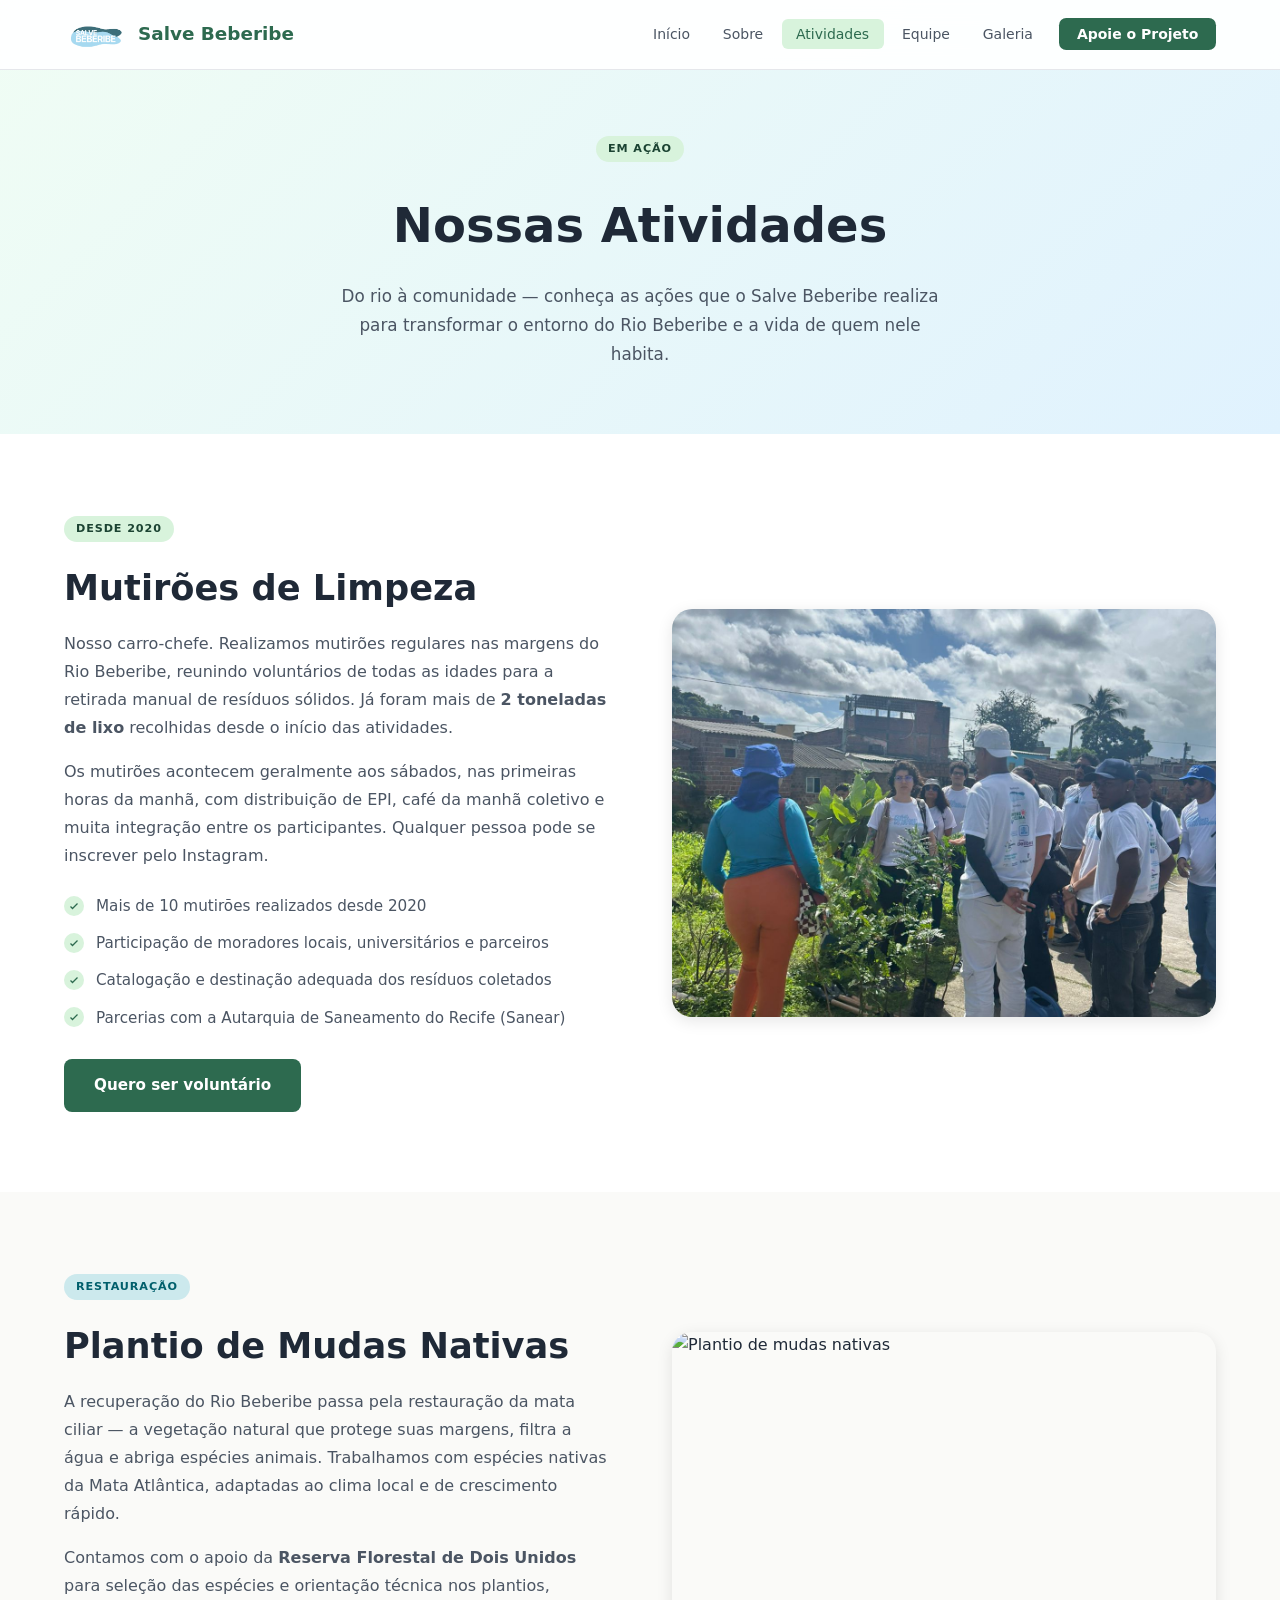
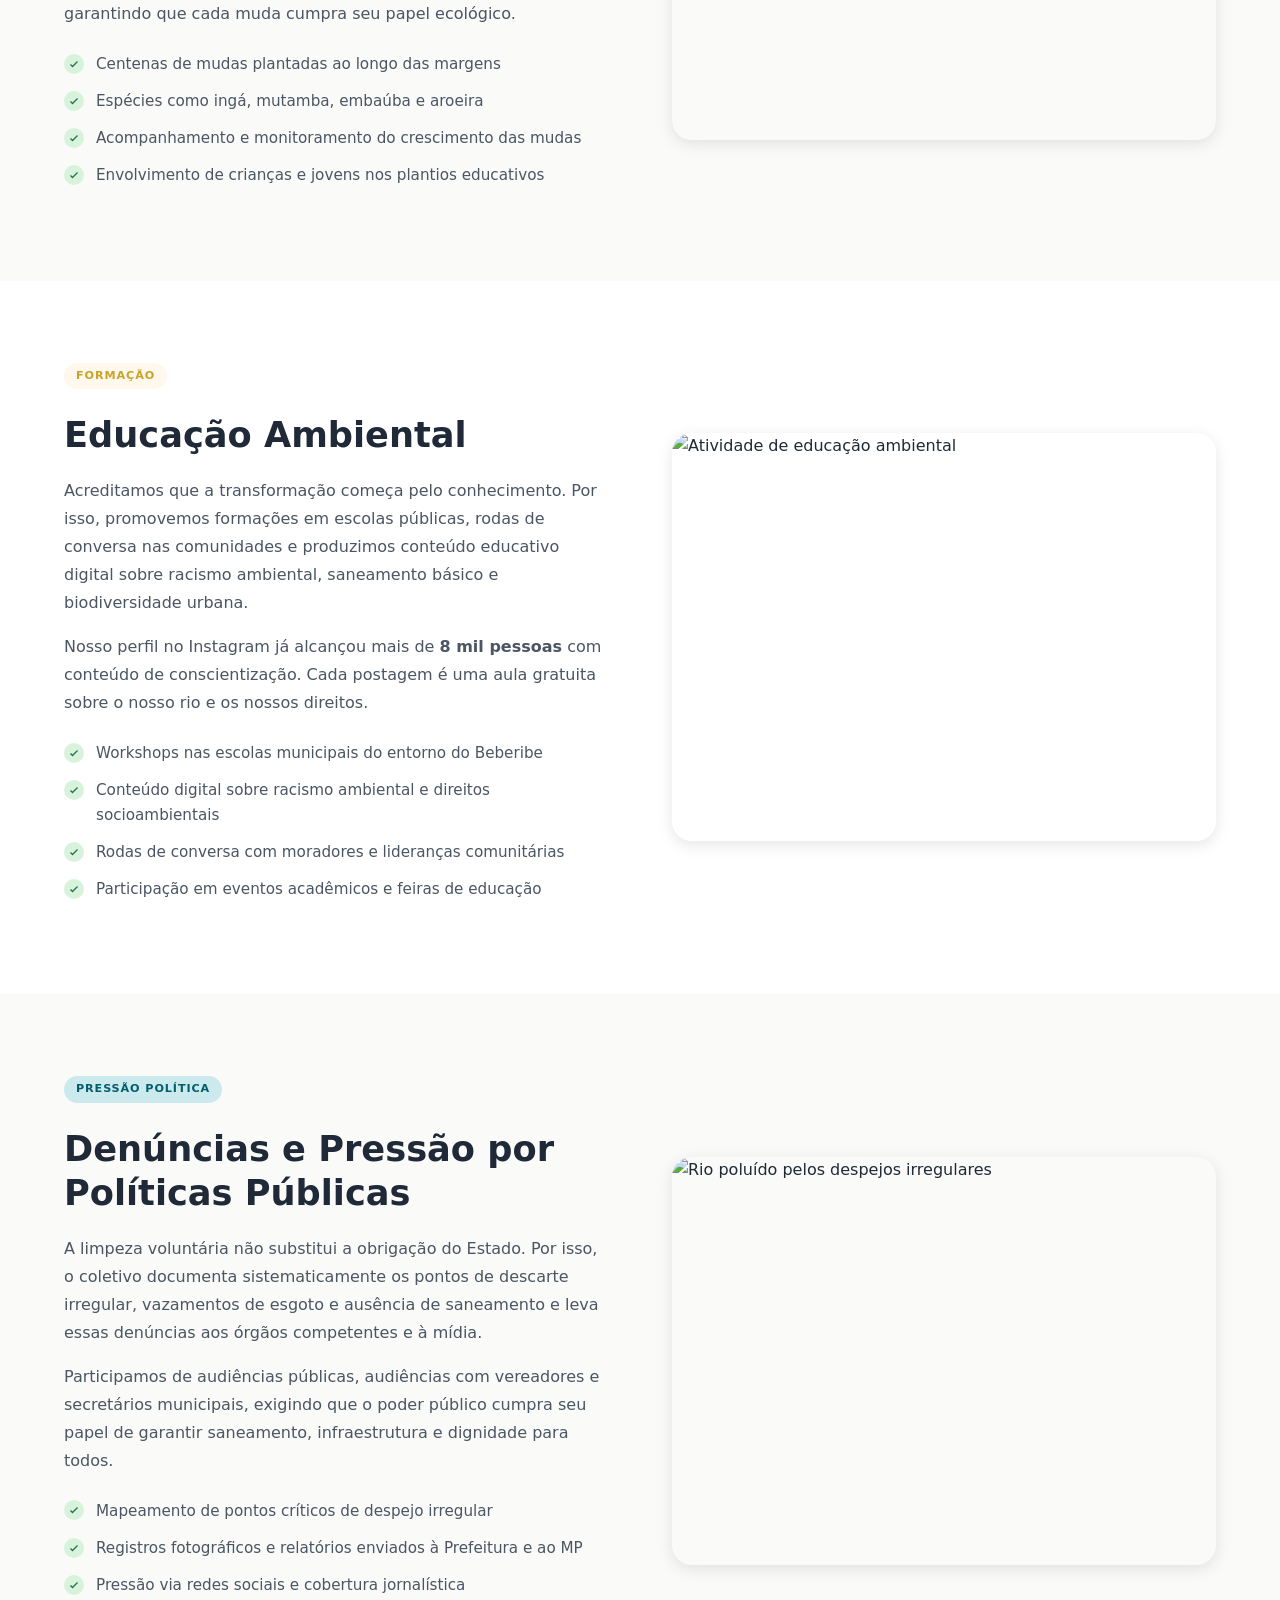
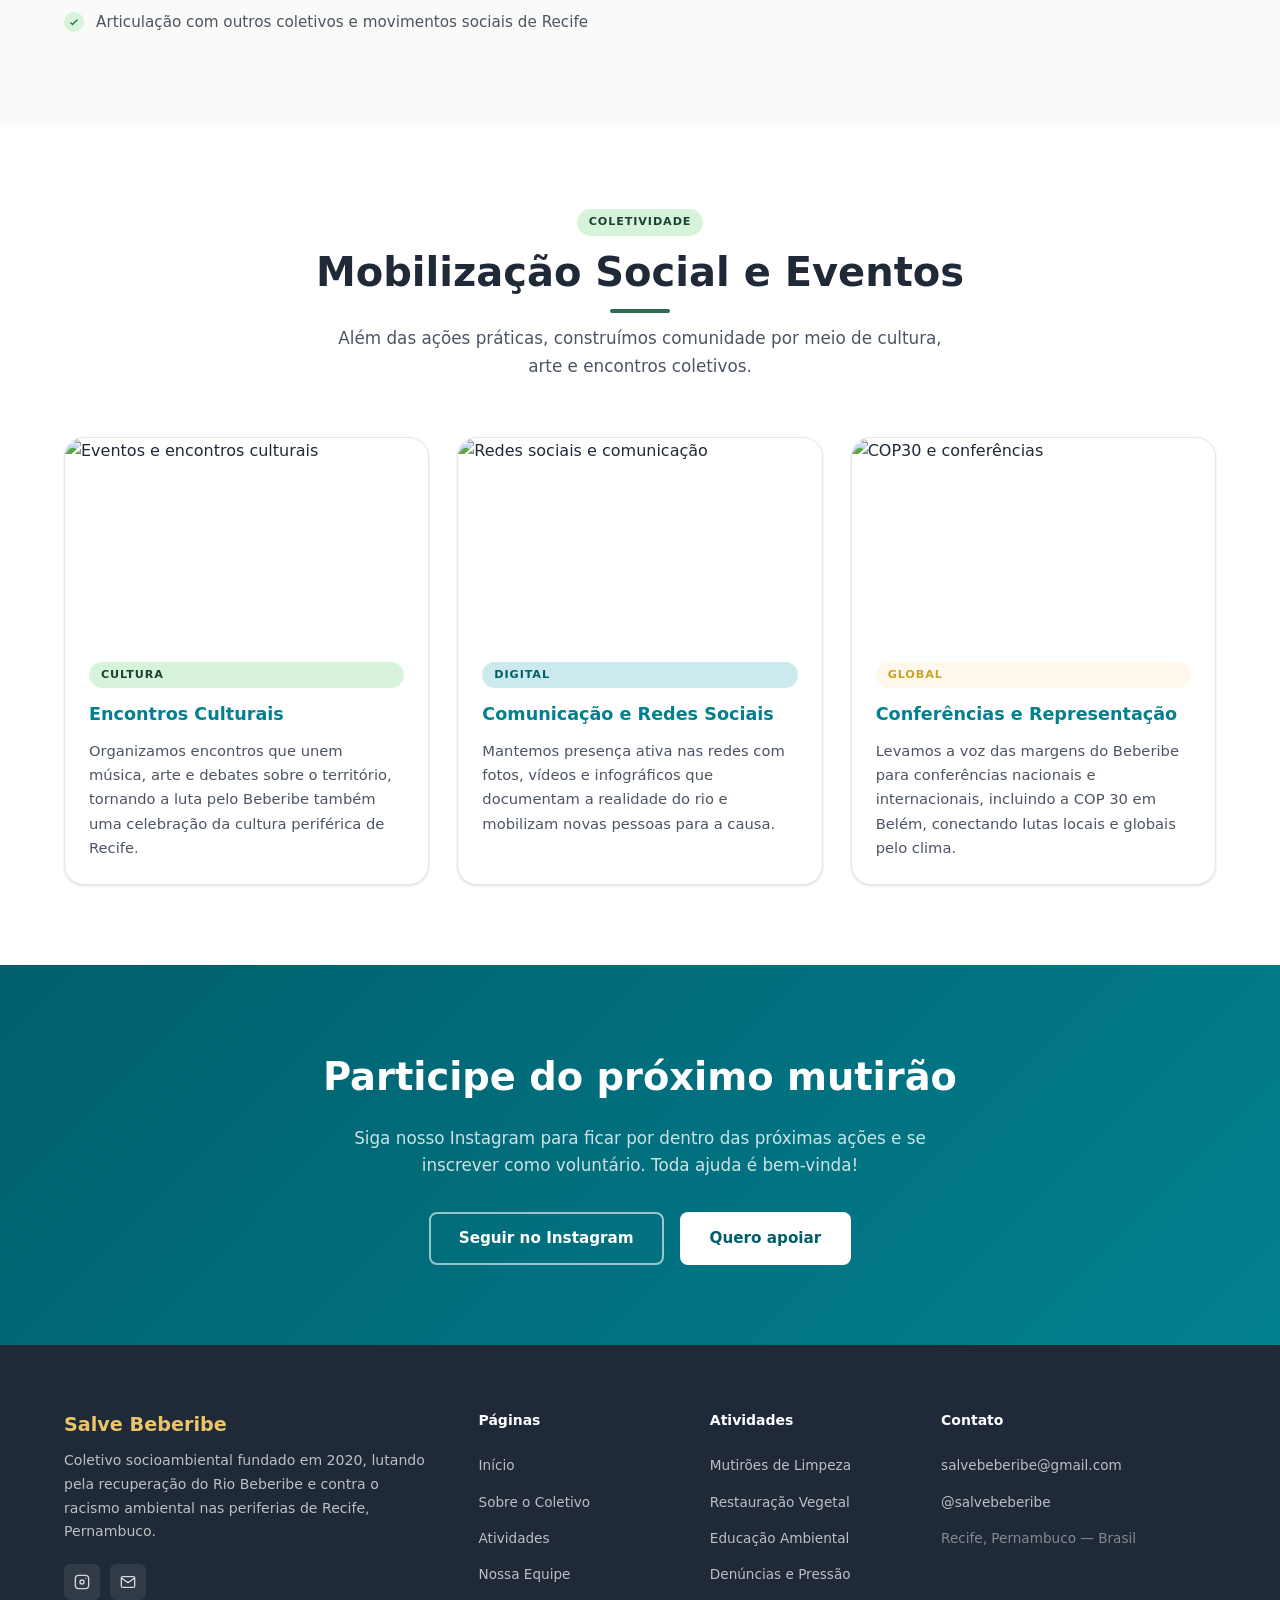
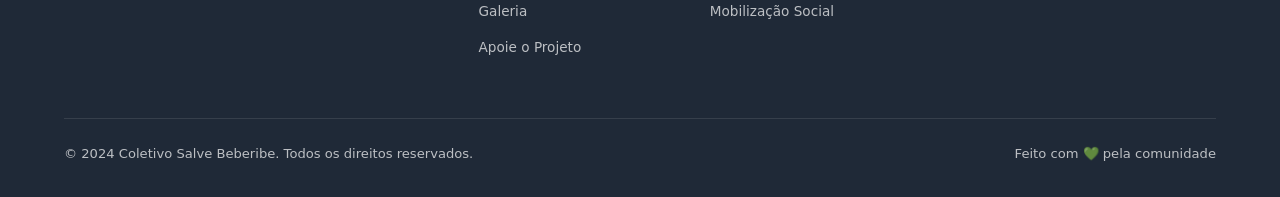
==== atividades.html @ d344befb "Cria a página "Atividades" com informações sobre mutirões, plantio e educação ambiental; adiciona im" ====
<!DOCTYPE html>
<html lang="pt-BR">
<head>
    <meta charset="UTF-8">
    <meta name="viewport" content="width=device-width, initial-scale=1.0">
    <meta name="description" content="Atividades do Coletivo Salve Beberibe: mutirões de limpeza, plantio de mudas, educação ambiental e muito mais.">
    <title>Atividades | Salve Beberibe</title>
    <link rel="stylesheet" href="css/styles.css">
</head>
<body>

<!-- ───────────── NAVBAR ───────────── -->
<nav class="navbar" role="navigation" aria-label="Navegação principal">
    <div class="container navbar-inner">
        <a href="index.html" class="navbar-logo" aria-label="Salve Beberibe — Início">
            <img src="images/Logo-Salve-Beberibe.png" alt="Logo Salve Beberibe" onerror="this.style.display='none'">
            Salve Beberibe
        </a>
        <ul class="navbar-links" role="list">
            <li><a href="index.html">Início</a></li>
            <li><a href="sobre.html">Sobre</a></li>
            <li><a href="atividades.html" class="active">Atividades</a></li>
            <li><a href="equipe.html">Equipe</a></li>
            <li><a href="galeria.html">Galeria</a></li>
            <li><a href="apoie.html" class="btn-cta">Apoie o Projeto</a></li>
        </ul>
        <button class="hamburger" id="hamburger" aria-label="Abrir menu" aria-expanded="false">
            <span></span><span></span><span></span>
        </button>
    </div>
</nav>

<div id="mobile-menu" class="mobile-menu">
    <a href="index.html">Início</a>
    <a href="sobre.html">Sobre</a>
    <a href="atividades.html">Atividades</a>
    <a href="equipe.html">Equipe</a>
    <a href="galeria.html">Galeria</a>
    <a href="apoie.html" class="btn-cta-mobile">Apoie o Projeto</a>
</div>

<!-- ───────────── PAGE HERO ───────────── -->
<section style="padding: calc(var(--nav-h) + 4rem) 0 4rem; background: linear-gradient(135deg, #f0fdf4 0%, #e0f2fe 100%); text-align: center;">
    <div class="container">
        <span class="badge badge-green">Em ação</span>
        <h1 style="font-size:clamp(2rem,5vw,3rem); font-weight:900; margin:.75rem 0 1rem; color:var(--gray-800)">Nossas Atividades</h1>
        <p style="max-width:620px; margin:0 auto; color:var(--gray-600); font-size:1.05rem; line-height:1.75">
            Do rio à comunidade — conheça as ações que o Salve Beberibe realiza para
            transformar o entorno do Rio Beberibe e a vida de quem nele habita.
        </p>
    </div>
</section>

<!-- ───────────── MUTIRÕES ───────────── -->
<section id="limpeza" style="padding:5rem 0; background:#fff;">
    <div class="container">
        <div class="about-home-grid">
            <div class="reveal">
                <span class="badge badge-green">Desde 2020</span>
                <h2 style="font-size:clamp(1.6rem,3.5vw,2.2rem); font-weight:800; margin:.75rem 0 1.25rem; line-height:1.25">Mutirões de Limpeza</h2>
                <p style="color:var(--gray-600); line-height:1.75; margin-bottom:1rem">
                    Nosso carro-chefe. Realizamos mutirões regulares nas margens do Rio Beberibe,
                    reunindo voluntários de todas as idades para a retirada manual de resíduos sólidos.
                    Já foram mais de <strong>2 toneladas de lixo</strong> recolhidas desde o início das atividades.
                </p>
                <p style="color:var(--gray-600); line-height:1.75; margin-bottom:1rem">
                    Os mutirões acontecem geralmente aos sábados, nas primeiras horas da manhã,
                    com distribuição de EPI, café da manhã coletivo e muita integração entre
                    os participantes. Qualquer pessoa pode se inscrever pelo Instagram.
                </p>
                <ul class="check-list">
                    <li>Mais de 10 mutirões realizados desde 2020</li>
                    <li>Participação de moradores locais, universitários e parceiros</li>
                    <li>Catalogação e destinação adequada dos resíduos coletados</li>
                    <li>Parcerias com a Autarquia de Saneamento do Recife (Sanear)</li>
                </ul>
                <div style="margin-top:1.75rem">
                    <a href="apoie.html" class="btn btn-primary">Quero ser voluntário</a>
                </div>
            </div>
            <div class="about-home-img reveal">
                <img src="images/Multirao-2.jpeg" alt="Voluntários em mutirão de limpeza">
            </div>
        </div>
    </div>
</section>

<!-- ───────────── PLANTIO ───────────── -->
<section id="plantio" style="padding:5rem 0; background:var(--cream);">
    <div class="container">
        <div class="about-home-grid" style="direction:rtl">
            <div class="about-home-img reveal" style="direction:ltr">
                <img src="https://images.unsplash.com/photo-1542601906897-ecd87f2acf3b?w=700&q=80" alt="Plantio de mudas nativas">
            </div>
            <div class="reveal" style="direction:ltr">
                <span class="badge badge-blue">Restauração</span>
                <h2 style="font-size:clamp(1.6rem,3.5vw,2.2rem); font-weight:800; margin:.75rem 0 1.25rem; line-height:1.25">Plantio de Mudas Nativas</h2>
                <p style="color:var(--gray-600); line-height:1.75; margin-bottom:1rem">
                    A recuperação do Rio Beberibe passa pela restauração da mata ciliar —
                    a vegetação natural que protege suas margens, filtra a água e abriga
                    espécies animais. Trabalhamos com espécies nativas da Mata Atlântica,
                    adaptadas ao clima local e de crescimento rápido.
                </p>
                <p style="color:var(--gray-600); line-height:1.75; margin-bottom:1rem">
                    Contamos com o apoio da <strong>Reserva Florestal de Dois Unidos</strong>
                    para seleção das espécies e orientação técnica nos plantios, garantindo
                    que cada muda cumpra seu papel ecológico.
                </p>
                <ul class="check-list">
                    <li>Centenas de mudas plantadas ao longo das margens</li>
                    <li>Espécies como ingá, mutamba, embaúba e aroeira</li>
                    <li>Acompanhamento e monitoramento do crescimento das mudas</li>
                    <li>Envolvimento de crianças e jovens nos plantios educativos</li>
                </ul>
            </div>
        </div>
    </div>
</section>

<!-- ───────────── EDUCAÇÃO ───────────── -->
<section id="educacao" style="padding:5rem 0; background:#fff;">
    <div class="container">
        <div class="about-home-grid">
            <div class="reveal">
                <span class="badge badge-yellow">Formação</span>
                <h2 style="font-size:clamp(1.6rem,3.5vw,2.2rem); font-weight:800; margin:.75rem 0 1.25rem; line-height:1.25">Educação Ambiental</h2>
                <p style="color:var(--gray-600); line-height:1.75; margin-bottom:1rem">
                    Acreditamos que a transformação começa pelo conhecimento. Por isso,
                    promovemos formações em escolas públicas, rodas de conversa nas
                    comunidades e produzimos conteúdo educativo digital sobre racismo
                    ambiental, saneamento básico e biodiversidade urbana.
                </p>
                <p style="color:var(--gray-600); line-height:1.75; margin-bottom:1rem">
                    Nosso perfil no Instagram já alcançou mais de
                    <strong>8 mil pessoas</strong> com conteúdo de conscientização.
                    Cada postagem é uma aula gratuita sobre o nosso rio e os nossos direitos.
                </p>
                <ul class="check-list">
                    <li>Workshops nas escolas municipais do entorno do Beberibe</li>
                    <li>Conteúdo digital sobre racismo ambiental e direitos socioambientais</li>
                    <li>Rodas de conversa com moradores e lideranças comunitárias</li>
                    <li>Participação em eventos acadêmicos e feiras de educação</li>
                </ul>
            </div>
            <div class="about-home-img reveal">
                <img src="https://images.unsplash.com/photo-1488521787991-ed7bbaae773c?w=700&q=80" alt="Atividade de educação ambiental">
            </div>
        </div>
    </div>
</section>

<!-- ───────────── DENÚNCIA ───────────── -->
<section id="denuncia" style="padding:5rem 0; background:var(--cream);">
    <div class="container">
        <div class="about-home-grid" style="direction:rtl">
            <div class="about-home-img reveal" style="direction:ltr">
                <img src="https://images.unsplash.com/photo-1504711434962-90aa832a5588?w=700&q=80" alt="Rio poluído pelos despejos irregulares">
            </div>
            <div class="reveal" style="direction:ltr">
                <span class="badge badge-blue">Pressão política</span>
                <h2 style="font-size:clamp(1.6rem,3.5vw,2.2rem); font-weight:800; margin:.75rem 0 1.25rem; line-height:1.25">Denúncias e Pressão por Políticas Públicas</h2>
                <p style="color:var(--gray-600); line-height:1.75; margin-bottom:1rem">
                    A limpeza voluntária não substitui a obrigação do Estado. Por isso,
                    o coletivo documenta sistematicamente os pontos de descarte irregular,
                    vazamentos de esgoto e ausência de saneamento e leva essas denúncias
                    aos órgãos competentes e à mídia.
                </p>
                <p style="color:var(--gray-600); line-height:1.75; margin-bottom:1rem">
                    Participamos de audiências públicas, audiências com vereadores e
                    secretários municipais, exigindo que o poder público cumpra seu papel
                    de garantir saneamento, infraestrutura e dignidade para todos.
                </p>
                <ul class="check-list">
                    <li>Mapeamento de pontos críticos de despejo irregular</li>
                    <li>Registros fotográficos e relatórios enviados à Prefeitura e ao MP</li>
                    <li>Pressão via redes sociais e cobertura jornalística</li>
                    <li>Articulação com outros coletivos e movimentos sociais de Recife</li>
                </ul>
            </div>
        </div>
    </div>
</section>

<!-- ───────────── MOBILIZAÇÃO ───────────── -->
<section id="mobilizacao" style="padding:5rem 0; background:#fff;">
    <div class="container">
        <div class="section-header reveal">
            <span class="badge badge-green">Coletividade</span>
            <h2>Mobilização Social e Eventos</h2>
            <div class="divider divider-green"></div>
            <p>Além das ações práticas, construímos comunidade por meio de cultura, arte e encontros coletivos.</p>
        </div>
        <div class="activities-grid">
            <div class="activity-card reveal">
                <img src="https://images.unsplash.com/photo-1523580494863-6f3031224c94?w=600&q=80" alt="Eventos e encontros culturais">
                <div class="activity-card-body">
                    <span class="badge badge-green">Cultura</span>
                    <h3>Encontros Culturais</h3>
                    <p>Organizamos encontros que unem música, arte e debates sobre o território, tornando a luta pelo Beberibe também uma celebração da cultura periférica de Recife.</p>
                </div>
            </div>
            <div class="activity-card reveal">
                <img src="https://images.unsplash.com/photo-1573164713988-8665fc963095?w=600&q=80" alt="Redes sociais e comunicação">
                <div class="activity-card-body">
                    <span class="badge badge-blue">Digital</span>
                    <h3>Comunicação e Redes Sociais</h3>
                    <p>Mantemos presença ativa nas redes com fotos, vídeos e infográficos que documentam a realidade do rio e mobilizam novas pessoas para a causa.</p>
                </div>
            </div>
            <div class="activity-card reveal">
                <img src="https://images.unsplash.com/photo-1414609245224-aea4ea5f6d02?w=600&q=80" alt="COP30 e conferências">
                <div class="activity-card-body">
                    <span class="badge badge-yellow">Global</span>
                    <h3>Conferências e Representação</h3>
                    <p>Levamos a voz das margens do Beberibe para conferências nacionais e internacionais, incluindo a COP 30 em Belém, conectando lutas locais e globais pelo clima.</p>
                </div>
            </div>
        </div>
    </div>
</section>

<!-- ───────────── CTA ───────────── -->
<section class="cta-banner">
    <div class="container">
        <h2>Participe do próximo mutirão</h2>
        <p>Siga nosso Instagram para ficar por dentro das próximas ações e se inscrever como voluntário. Toda ajuda é bem-vinda!</p>
        <div class="btns">
            <a href="https://instagram.com/salvebeberibe" target="_blank" rel="noopener" class="btn btn-outline-white">Seguir no Instagram</a>
            <a href="apoie.html" class="btn" style="background:#fff;color:var(--blue-dark);font-weight:700">Quero apoiar</a>
        </div>
    </div>
</section>

<!-- ───────────── FOOTER ───────────── -->
<footer class="footer">
    <div class="container">
        <div class="footer-grid">
            <div class="footer-brand">
                <h3>Salve Beberibe</h3>
                <p>Coletivo socioambiental fundado em 2020, lutando pela recuperação do Rio Beberibe e contra o racismo ambiental nas periferias de Recife, Pernambuco.</p>
                <div class="footer-social">
                    <a href="https://instagram.com/salvebeberibe" target="_blank" rel="noopener" aria-label="Instagram">
                        <svg xmlns="http://www.w3.org/2000/svg" viewBox="0 0 24 24" fill="none" stroke="currentColor" stroke-width="2" width="16" height="16"><rect x="2" y="2" width="20" height="20" rx="5"/><circle cx="12" cy="12" r="3"/><circle cx="17.5" cy="6.5" r="1" fill="currentColor" stroke="none"/></svg>
                    </a>
                    <a href="mailto:salvebeberibe@gmail.com" aria-label="E-mail">
                        <svg xmlns="http://www.w3.org/2000/svg" viewBox="0 0 24 24" fill="none" stroke="currentColor" stroke-width="2" width="16" height="16"><path d="M4 4h16c1.1 0 2 .9 2 2v12c0 1.1-.9 2-2 2H4c-1.1 0-2-.9-2-2V6c0-1.1.9-2 2-2z"/><polyline points="22,6 12,13 2,6"/></svg>
                    </a>
                </div>
            </div>
            <div class="footer-col">
                <h4>Páginas</h4>
                <ul>
                    <li><a href="index.html">Início</a></li>
                    <li><a href="sobre.html">Sobre o Coletivo</a></li>
                    <li><a href="atividades.html">Atividades</a></li>
                    <li><a href="equipe.html">Nossa Equipe</a></li>
                    <li><a href="galeria.html">Galeria</a></li>
                    <li><a href="apoie.html">Apoie o Projeto</a></li>
                </ul>
            </div>
            <div class="footer-col">
                <h4>Atividades</h4>
                <ul>
                    <li><a href="#limpeza">Mutirões de Limpeza</a></li>
                    <li><a href="#plantio">Restauração Vegetal</a></li>
                    <li><a href="#educacao">Educação Ambiental</a></li>
                    <li><a href="#denuncia">Denúncias e Pressão</a></li>
                    <li><a href="#mobilizacao">Mobilização Social</a></li>
                </ul>
            </div>
            <div class="footer-col">
                <h4>Contato</h4>
                <ul>
                    <li><a href="mailto:salvebeberibe@gmail.com">salvebeberibe@gmail.com</a></li>
                    <li><a href="https://instagram.com/salvebeberibe" target="_blank" rel="noopener">@salvebeberibe</a></li>
                    <li><span style="color:rgba(255,255,255,.45);font-size:.85rem">Recife, Pernambuco — Brasil</span></li>
                </ul>
            </div>
        </div>
        <div class="footer-bottom">
            <span>© 2024 Coletivo Salve Beberibe. Todos os direitos reservados.</span>
            <span>Feito com 💚 pela comunidade</span>
        </div>
    </div>
</footer>

<button id="back-to-top" aria-label="Voltar ao topo">
    <svg xmlns="http://www.w3.org/2000/svg" fill="none" viewBox="0 0 24 24" stroke="currentColor" stroke-width="2.5" width="20" height="20"><path stroke-linecap="round" stroke-linejoin="round" d="M5 15l7-7 7 7"/></svg>
</button>

<script src="js/main.js"></script>
</body>
</html>
---- css/styles.css ----
/* =============================================
   SALVE BEBERIBE — Folha de Estilos Principal
   ============================================= */

/* --- Variaveis CSS --- */
:root {
    --green:       #2d6a4f;
    --green-dark:  #1b4332;
    --green-light: #d8f3dc;
    --blue:        #028090;
    --blue-dark:   #015f6c;
    --blue-light:  #cce9ed;
    --yellow:      #e9c46a;
    --yellow-dark: #c9a227;
    --cream:       #fafaf8;
    --gray-100:    #f3f4f6;
    --gray-200:    #e5e7eb;
    --gray-600:    #4b5563;
    --gray-800:    #1f2937;
    --white:       #ffffff;
    --shadow-sm:   0 1px 3px rgba(0,0,0,.08), 0 1px 2px rgba(0,0,0,.06);
    --shadow-md:   0 4px 16px rgba(0,0,0,.10);
    --shadow-lg:   0 10px 40px rgba(0,0,0,.14);
    --radius:      .75rem;
    --radius-lg:   1.25rem;
    --transition:  .3s ease;
    --nav-h:       70px;
}

/* --- Reset / Base --- */
*, *::before, *::after { box-sizing: border-box; margin: 0; padding: 0; }

html { scroll-behavior: smooth; font-size: 16px; }

body {
    font-family: 'Segoe UI', system-ui, -apple-system, sans-serif;
    background: var(--cream);
    color: var(--gray-800);
    line-height: 1.65;
    -webkit-font-smoothing: antialiased;
}

img { display: block; max-width: 100%; height: auto; }
a  { text-decoration: none; color: inherit; }
ul { list-style: none; }
button { cursor: pointer; border: none; background: none; }

/* --- Utilitários --- */
.container {
    max-width: 1200px;
    margin-inline: auto;
    padding-inline: 1.5rem;
}

.section-header {
    text-align: center;
    margin-bottom: 3.5rem;
}
.section-header h2 {
    font-size: clamp(1.75rem, 4vw, 2.5rem);
    font-weight: 800;
    color: var(--gray-800);
    line-height: 1.2;
}
.section-header p {
    margin-top: .75rem;
    max-width: 640px;
    margin-inline: auto;
    color: var(--gray-600);
    font-size: 1.05rem;
}
.divider {
    width: 60px;
    height: 4px;
    border-radius: 2px;
    margin: .85rem auto 0;
}
.divider-blue   { background: var(--blue); }
.divider-green  { background: var(--green); }
.divider-yellow { background: var(--yellow-dark); }

.badge {
    display: inline-block;
    font-size: .7rem;
    font-weight: 700;
    letter-spacing: .08em;
    text-transform: uppercase;
    padding: .25rem .75rem;
    border-radius: 999px;
    margin-bottom: .75rem;
}
.badge-green  { background: var(--green-light); color: var(--green-dark); }
.badge-blue   { background: var(--blue-light);  color: var(--blue-dark); }
.badge-yellow { background: #fef9ec; color: var(--yellow-dark); }

/* --- Botões --- */
.btn {
    display: inline-flex;
    align-items: center;
    justify-content: center;
    gap: .5rem;
    padding: .75rem 1.75rem;
    border-radius: .5rem;
    font-weight: 600;
    font-size: .95rem;
    transition: var(--transition);
    border: 2px solid transparent;
    white-space: nowrap;
}
.btn-primary   { background: var(--green);  color: #fff; }
.btn-primary:hover { background: var(--green-dark); transform: translateY(-1px); box-shadow: var(--shadow-md); }

.btn-secondary { background: var(--green-light); color: var(--green-dark); }
.btn-secondary:hover { background: #b7e4c7; transform: translateY(-1px); }

.btn-outline-white { border-color: rgba(255,255,255,.6); color: #fff; }
.btn-outline-white:hover { background: rgba(255,255,255,.12); }

.btn-blue  { background: var(--blue);  color: #fff; }
.btn-blue:hover { background: var(--blue-dark); transform: translateY(-1px); box-shadow: var(--shadow-md); }

.btn-outline { border-color: var(--gray-200); color: var(--gray-800); background: #fff; }
.btn-outline:hover { background: var(--gray-100); }

/* --- Navbar --- */
.navbar {
    position: fixed;
    inset: 0 0 auto 0;
    z-index: 1000;
    background: rgba(255,255,255,.92);
    backdrop-filter: blur(12px);
    -webkit-backdrop-filter: blur(12px);
    border-bottom: 1px solid var(--gray-200);
    height: var(--nav-h);
    transition: background var(--transition), box-shadow var(--transition);
}
.navbar.scrolled { box-shadow: var(--shadow-md); }

.navbar-inner {
    display: flex;
    align-items: center;
    justify-content: space-between;
    height: 100%;
}

.navbar-logo {
    display: flex;
    align-items: center;
    gap: .625rem;
    font-weight: 800;
    font-size: 1.15rem;
    color: var(--green);
    flex-shrink: 0;
}
.navbar-logo img { height: 36px; }

.navbar-links {
    display: flex;
    align-items: center;
    gap: .25rem;
}
.navbar-links a {
    padding: .45rem .9rem;
    border-radius: .375rem;
    font-size: .875rem;
    font-weight: 500;
    color: var(--gray-600);
    transition: var(--transition);
}
.navbar-links a:hover,
.navbar-links a.active { color: var(--green); background: var(--green-light); }
.navbar-links .btn-cta {
    margin-left: .5rem;
    padding: .5rem 1.1rem;
    background: var(--green);
    color: #fff;
    border-radius: .45rem;
    font-size: .875rem;
    font-weight: 600;
}
.navbar-links .btn-cta:hover { background: var(--green-dark); }

/* Hamburguer */
.hamburger {
    display: none;
    flex-direction: column;
    justify-content: center;
    gap: 5px;
    padding: .5rem;
    border-radius: .375rem;
    transition: var(--transition);
}
.hamburger:hover { background: var(--gray-100); }
.hamburger span {
    display: block;
    width: 22px;
    height: 2px;
    background: var(--gray-800);
    border-radius: 2px;
    transition: var(--transition);
}
.hamburger.open span:nth-child(1) { transform: translateY(7px) rotate(45deg); }
.hamburger.open span:nth-child(2) { opacity: 0; }
.hamburger.open span:nth-child(3) { transform: translateY(-7px) rotate(-45deg); }

/* Mobile menu */
.mobile-menu {
    display: none;
    position: fixed;
    top: var(--nav-h);
    left: 0; right: 0;
    background: #fff;
    border-bottom: 1px solid var(--gray-200);
    padding: 1rem 1.5rem 1.5rem;
    z-index: 999;
    transform: translateY(-8px);
    opacity: 0;
    transition: opacity var(--transition), transform var(--transition);
}
.mobile-menu.open {
    display: block;
    transform: translateY(0);
    opacity: 1;
}
.mobile-menu a {
    display: block;
    padding: .75rem 1rem;
    border-radius: .45rem;
    color: var(--gray-600);
    font-weight: 500;
    transition: var(--transition);
}
.mobile-menu a:hover { color: var(--green); background: var(--green-light); }
.mobile-menu .btn-cta-mobile {
    display: block;
    margin-top: .75rem;
    padding: .75rem 1.25rem;
    background: var(--green);
    color: #fff;
    border-radius: .5rem;
    font-weight: 700;
    text-align: center;
}

/* --- Hero --- */
.hero {
    min-height: 100vh;
    display: flex;
    align-items: center;
    padding-top: var(--nav-h);
    position: relative;
    overflow: hidden;
    background: linear-gradient(135deg, #f0fdf4 0%, #e0f2fe 50%, #fff7ed 100%);
}
.hero::before {
    content: '';
    position: absolute;
    inset: 0;
    background:
        radial-gradient(circle at 10% 20%, rgba(45,106,79,.08) 0%, transparent 50%),
        radial-gradient(circle at 90% 80%, rgba(2,128,144,.08) 0%, transparent 50%);
    pointer-events: none;
}
.hero-grid {
    display: grid;
    grid-template-columns: 1fr 1fr;
    gap: 4rem;
    align-items: center;
}
.hero-eyebrow {
    font-size: .8rem;
    font-weight: 700;
    letter-spacing: .12em;
    text-transform: uppercase;
    color: var(--blue);
    margin-bottom: 1rem;
    display: flex;
    align-items: center;
    gap: .5rem;
}
.hero-eyebrow::before {
    content: '';
    display: inline-block;
    width: 28px;
    height: 2px;
    background: var(--blue);
    border-radius: 2px;
}
.hero h1 {
    font-size: clamp(2.2rem, 5vw, 3.5rem);
    font-weight: 900;
    line-height: 1.1;
    color: var(--gray-800);
    margin-bottom: 1.25rem;
}
.hero h1 span { color: var(--blue); }
.hero-desc {
    font-size: 1.1rem;
    color: var(--gray-600);
    max-width: 500px;
    margin-bottom: 2rem;
    line-height: 1.7;
}
.hero-btns { display: flex; flex-wrap: wrap; gap: .75rem; }

.hero-stats {
    display: flex;
    gap: 2rem;
    margin-top: 3rem;
    padding-top: 2rem;
    border-top: 1px solid var(--gray-200);
}
.stat-item { }
.stat-num {
    font-size: 1.75rem;
    font-weight: 900;
    color: var(--green);
    line-height: 1;
}
.stat-label { font-size: .78rem; color: var(--gray-600); margin-top: .2rem; }

.hero-img-wrap {
    position: relative;
}
.hero-img-wrap img {
    width: 100%;
    border-radius: var(--radius-lg);
    box-shadow: var(--shadow-lg);
    aspect-ratio: 4/3;
    object-fit: cover;
}
.hero-img-card {
    position: absolute;
    bottom: -1.5rem;
    left: -1.5rem;
    background: #fff;
    border-radius: var(--radius);
    padding: 1rem 1.25rem;
    box-shadow: var(--shadow-lg);
    display: flex;
    align-items: center;
    gap: .875rem;
}
.hero-img-card .icon {
    width: 44px;
    height: 44px;
    border-radius: .5rem;
    background: var(--green-light);
    display: flex;
    align-items: center;
    justify-content: center;
    flex-shrink: 0;
}
.hero-img-card .icon svg { width: 22px; height: 22px; color: var(--green); }
.hero-img-card strong { display: block; font-size: .9rem; color: var(--gray-800); }
.hero-img-card span { font-size: .75rem; color: var(--gray-600); }

/* --- Seção Sobre Resumida (home) --- */
.about-home {
    padding: 6rem 0;
    background: #fff;
}
.about-home-grid {
    display: grid;
    grid-template-columns: 1fr 1fr;
    gap: 4rem;
    align-items: center;
}
.about-home-img {
    border-radius: var(--radius-lg);
    overflow: hidden;
    box-shadow: var(--shadow-md);
}
.about-home-img img { width: 100%; aspect-ratio: 4/3; object-fit: cover; }
.about-pill {
    display: inline-flex;
    align-items: center;
    gap: .5rem;
    background: var(--green-light);
    color: var(--green-dark);
    font-size: .8rem;
    font-weight: 700;
    padding: .35rem .9rem;
    border-radius: 999px;
    margin-bottom: 1rem;
}
.about-home h2 {
    font-size: clamp(1.6rem, 3.5vw, 2.2rem);
    font-weight: 800;
    line-height: 1.25;
    margin-bottom: 1.25rem;
}
.about-home p { color: var(--gray-600); line-height: 1.75; margin-bottom: 1rem; }
.check-list { margin-top: 1.5rem; }
.check-list li {
    display: flex;
    align-items: flex-start;
    gap: .75rem;
    color: var(--gray-600);
    font-size: .95rem;
    margin-bottom: .75rem;
}
.check-list li::before {
    content: '';
    width: 20px;
    height: 20px;
    background: var(--green-light);
    border-radius: 50%;
    flex-shrink: 0;
    margin-top: .1rem;
    background-image: url("data:image/svg+xml,%3Csvg xmlns='http://www.w3.org/2000/svg' viewBox='0 0 24 24' fill='none' stroke='%232d6a4f' stroke-width='2.5'%3E%3Cpath d='M5 13l4 4L19 7'/%3E%3C/svg%3E");
    background-size: 12px;
    background-repeat: no-repeat;
    background-position: center;
}

/* --- Atividades Cards --- */
.activities-section {
    padding: 6rem 0;
    background: var(--cream);
}
.activities-grid {
    display: grid;
    grid-template-columns: repeat(3, 1fr);
    gap: 1.75rem;
}
.activity-card {
    background: #fff;
    border-radius: var(--radius-lg);
    overflow: hidden;
    box-shadow: var(--shadow-sm);
    transition: var(--transition);
    border: 1px solid var(--gray-200);
    display: flex;
    flex-direction: column;
}
.activity-card:hover { box-shadow: var(--shadow-lg); transform: translateY(-4px); }
.activity-card img { width: 100%; height: 200px; object-fit: cover; }
.activity-card-body { padding: 1.5rem; flex: 1; display: flex; flex-direction: column; }
.activity-card-body h3 { font-size: 1.1rem; font-weight: 700; margin-bottom: .6rem; color: var(--blue); }
.activity-card-body p { color: var(--gray-600); font-size: .92rem; line-height: 1.65; flex: 1; }
.activity-card-footer { padding: 0 1.5rem 1.5rem; }
.activity-card-footer a { font-size: .85rem; font-weight: 600; color: var(--green); display: inline-flex; align-items: center; gap: .3rem; }
.activity-card-footer a:hover { color: var(--green-dark); }

/* --- Conquistas / Stats --- */
.stats-section {
    padding: 6rem 0;
    background: linear-gradient(135deg, var(--green-dark) 0%, var(--green) 60%, var(--blue-dark) 100%);
    color: #fff;
    position: relative;
    overflow: hidden;
}
.stats-section::before {
    content: '';
    position: absolute;
    inset: 0;
    background: url("data:image/svg+xml,%3Csvg width='60' height='60' viewBox='0 0 60 60' xmlns='http://www.w3.org/2000/svg'%3E%3Cg fill='none' fill-rule='evenodd'%3E%3Cg fill='%23ffffff' fill-opacity='0.03'%3E%3Ccircle cx='30' cy='30' r='8'/%3E%3C/g%3E%3C/g%3E%3C/svg%3E");
    pointer-events: none;
}
.stats-section .section-header h2 { color: #fff; }
.stats-section .section-header p { color: rgba(255,255,255,.75); }
.stats-grid {
    display: grid;
    grid-template-columns: repeat(4, 1fr);
    gap: 2rem;
}
.stat-card {
    background: rgba(255,255,255,.1);
    backdrop-filter: blur(8px);
    border: 1px solid rgba(255,255,255,.15);
    border-radius: var(--radius-lg);
    padding: 2rem 1.5rem;
    text-align: center;
    transition: var(--transition);
}
.stat-card:hover { background: rgba(255,255,255,.15); transform: translateY(-3px); }
.stat-card-num {
    font-size: 2.25rem;
    font-weight: 900;
    color: var(--yellow);
    line-height: 1;
    display: block;
}
.stat-card-label { font-size: .85rem; color: rgba(255,255,255,.85); margin-top: .6rem; line-height: 1.4; }
.stat-card-icon {
    width: 48px;
    height: 48px;
    background: rgba(255,255,255,.12);
    border-radius: .625rem;
    display: flex;
    align-items: center;
    justify-content: center;
    margin: 0 auto 1.25rem;
}
.stat-card-icon svg { width: 24px; height: 24px; stroke: var(--yellow); }

/* --- Timeline / História --- */
.timeline-section {
    padding: 6rem 0;
    background: #fff;
}
.timeline {
    max-width: 780px;
    margin: 0 auto;
    position: relative;
}
.timeline::before {
    content: '';
    position: absolute;
    left: 50%;
    transform: translateX(-50%);
    top: 0; bottom: 0;
    width: 2px;
    background: var(--gray-200);
}
.timeline-item {
    display: flex;
    justify-content: flex-end;
    padding-right: calc(50% + 2.5rem);
    position: relative;
    margin-bottom: 3rem;
}
.timeline-item:nth-child(even) {
    justify-content: flex-start;
    padding-right: 0;
    padding-left: calc(50% + 2.5rem);
}
.timeline-dot {
    position: absolute;
    left: 50%;
    transform: translateX(-50%);
    width: 16px;
    height: 16px;
    background: var(--blue);
    border-radius: 50%;
    border: 3px solid #fff;
    box-shadow: 0 0 0 3px var(--blue-light);
    top: 1rem;
}
.timeline-content {
    background: var(--cream);
    border: 1px solid var(--gray-200);
    border-radius: var(--radius);
    padding: 1.25rem 1.5rem;
    max-width: 340px;
}
.timeline-year {
    font-size: .75rem;
    font-weight: 700;
    letter-spacing: .08em;
    text-transform: uppercase;
    color: var(--blue);
    margin-bottom: .4rem;
}
.timeline-content h3 { font-size: 1rem; font-weight: 700; color: var(--gray-800); margin-bottom: .4rem; }
.timeline-content p  { font-size: .88rem; color: var(--gray-600); line-height: 1.6; }

/* --- Equipe --- */
.team-section {
    padding: 6rem 0;
    background: var(--cream);
}
.team-grid {
    display: grid;
    grid-template-columns: repeat(auto-fill, minmax(180px, 1fr));
    gap: 2rem;
}
.team-card {
    text-align: center;
    background: #fff;
    border-radius: var(--radius-lg);
    padding: 1.75rem 1rem;
    border: 1px solid var(--gray-200);
    box-shadow: var(--shadow-sm);
    transition: var(--transition);
}
.team-card:hover { box-shadow: var(--shadow-md); transform: translateY(-3px); }
.team-card img {
    width: 88px;
    height: 88px;
    border-radius: 50%;
    object-fit: cover;
    margin: 0 auto .875rem;
    border: 3px solid var(--green-light);
}
.team-card h4 { font-size: .95rem; font-weight: 700; color: var(--gray-800); margin-bottom: .25rem; }
.team-card p  { font-size: .78rem; font-weight: 600; padding: .2rem .65rem; border-radius: 999px; display: inline-block; }
.team-card .role-coord { background: var(--green-light); color: var(--green-dark); }
.team-card .role-comm  { background: var(--blue-light);  color: var(--blue-dark); }
.team-card .role-other { background: var(--gray-100);    color: var(--gray-600); }

/* --- Gallery --- */
.gallery-grid {
    display: grid;
    grid-template-columns: repeat(3, 1fr);
    grid-template-rows: auto auto;
    gap: 1rem;
}
.gallery-grid img {
    width: 100%;
    height: 220px;
    object-fit: cover;
    border-radius: var(--radius);
    transition: var(--transition);
    cursor: pointer;
}
.gallery-grid img:hover { opacity: .88; transform: scale(1.01); }
.gallery-grid .featured {
    grid-column: span 2;
    height: 300px;
}

/* Lightbox */
.lightbox {
    display: none;
    position: fixed;
    inset: 0;
    z-index: 2000;
    background: rgba(0,0,0,.9);
    align-items: center;
    justify-content: center;
}
.lightbox.open { display: flex; }
.lightbox img { max-width: 90vw; max-height: 85vh; border-radius: var(--radius); }
.lightbox-close {
    position: absolute;
    top: 1.5rem;
    right: 1.5rem;
    color: #fff;
    font-size: 2rem;
    line-height: 1;
    cursor: pointer;
    width: 40px;
    height: 40px;
    display: flex;
    align-items: center;
    justify-content: center;
    border-radius: 50%;
    background: rgba(255,255,255,.1);
    transition: var(--transition);
}
.lightbox-close:hover { background: rgba(255,255,255,.2); }

/* --- CTA Banner --- */
.cta-banner {
    padding: 5rem 0;
    background: linear-gradient(135deg, var(--blue-dark) 0%, var(--blue) 100%);
    text-align: center;
    color: #fff;
}
.cta-banner h2 { font-size: clamp(1.75rem, 4vw, 2.4rem); font-weight: 900; margin-bottom: 1rem; }
.cta-banner p { font-size: 1.05rem; color: rgba(255,255,255,.8); max-width: 600px; margin: 0 auto 2rem; }
.cta-banner .btns { display: flex; flex-wrap: wrap; justify-content: center; gap: 1rem; }

/* --- Apoie (Doação / Contato) --- */
.support-section {
    padding: 6rem 0;
    background: var(--cream);
}
.support-grid {
    display: grid;
    grid-template-columns: 1fr 1fr;
    gap: 3rem;
    align-items: start;
}
.support-card {
    background: #fff;
    border-radius: var(--radius-lg);
    padding: 2.5rem;
    border: 1px solid var(--gray-200);
    box-shadow: var(--shadow-sm);
}
.support-card h3 { font-size: 1.25rem; font-weight: 800; margin-bottom: 1rem; color: var(--gray-800); }
.support-use-list { margin-top: 1.25rem; }
.support-use-list li {
    display: flex;
    align-items: flex-start;
    gap: .875rem;
    padding: .75rem 0;
    border-bottom: 1px solid var(--gray-100);
    font-size: .92rem;
    color: var(--gray-600);
}
.support-use-list li:last-child { border-bottom: none; }
.support-use-list .use-icon {
    width: 36px;
    height: 36px;
    border-radius: .5rem;
    background: var(--green-light);
    display: flex;
    align-items: center;
    justify-content: center;
    flex-shrink: 0;
}
.support-use-list .use-icon svg { width: 18px; height: 18px; stroke: var(--green); }

.contact-options { margin-top: 1.5rem; display: flex; flex-direction: column; gap: .75rem; }
.contact-item {
    display: flex;
    align-items: center;
    gap: .875rem;
    padding: 1rem 1.25rem;
    background: var(--cream);
    border: 1px solid var(--gray-200);
    border-radius: var(--radius);
    transition: var(--transition);
}
.contact-item:hover { border-color: var(--blue); background: var(--blue-light); }
.contact-item .c-icon {
    width: 40px; height: 40px;
    border-radius: .45rem;
    background: var(--blue-light);
    color: var(--blue);
    display: flex;
    align-items: center;
    justify-content: center;
    flex-shrink: 0;
}
.contact-item .c-icon svg { width: 20px; height: 20px; stroke: var(--blue); }
.contact-item strong { display: block; font-size: .9rem; font-weight: 700; color: var(--gray-800); }
.contact-item span { font-size: .8rem; color: var(--gray-600); }

/* --- Partners --- */
.partners-section {
    padding: 4rem 0;
    background: #fff;
    border-top: 1px solid var(--gray-200);
}
.partners-label { text-align: center; font-size: .8rem; font-weight: 700; letter-spacing: .1em; text-transform: uppercase; color: var(--gray-600); margin-bottom: 2rem; }
.partners-row {
    display: flex;
    justify-content: center;
    flex-wrap: wrap;
    gap: 2rem;
    align-items: center;
}
.partner-item {
    background: var(--gray-100);
    border-radius: .5rem;
    padding: .75rem 1.5rem;
    font-size: .85rem;
    font-weight: 600;
    color: var(--gray-600);
    border: 1px solid var(--gray-200);
    white-space: nowrap;
}

/* --- Footer --- */
.footer {
    background: var(--gray-800);
    color: rgba(255,255,255,.7);
    padding: 4rem 0 2rem;
}
.footer-grid {
    display: grid;
    grid-template-columns: 2fr 1fr 1fr 1.5fr;
    gap: 3rem;
    margin-bottom: 3rem;
}
.footer-brand h3 { font-size: 1.2rem; font-weight: 800; color: var(--yellow); margin-bottom: .5rem; }
.footer-brand p { font-size: .88rem; line-height: 1.7; margin-bottom: 1.25rem; }
.footer-social { display: flex; gap: .625rem; }
.footer-social a {
    width: 36px; height: 36px;
    background: rgba(255,255,255,.08);
    border-radius: .375rem;
    display: flex;
    align-items: center;
    justify-content: center;
    transition: var(--transition);
}
.footer-social a:hover { background: rgba(255,255,255,.16); }
.footer-social svg { width: 16px; height: 16px; stroke: rgba(255,255,255,.8); }
.footer-col h4 { font-size: .875rem; font-weight: 700; color: #fff; margin-bottom: 1.25rem; }
.footer-col ul li { margin-bottom: .625rem; }
.footer-col ul li a { font-size: .85rem; transition: var(--transition); }
.footer-col ul li a:hover { color: var(--yellow); }
.footer-bottom {
    border-top: 1px solid rgba(255,255,255,.1);
    padding-top: 1.5rem;
    display: flex;
    justify-content: space-between;
    align-items: center;
    font-size: .82rem;
    flex-wrap: wrap;
    gap: .5rem;
}
.footer-bottom a { color: var(--yellow); }

/* --- Scroll-reveal --- */
.reveal {
    opacity: 0;
    transform: translateY(24px);
    transition: opacity .65s ease, transform .65s ease;
}
.reveal.revealed {
    opacity: 1;
    transform: translateY(0);
}

/* --- Responsivo --- */
@media (max-width: 1024px) {
    .hero-grid { gap: 2.5rem; }
    .stats-grid { grid-template-columns: repeat(2, 1fr); }
    .footer-grid { grid-template-columns: 1fr 1fr; }
}

@media (max-width: 768px) {
    .navbar-links { display: none; }
    .hamburger { display: flex; }

    .hero { min-height: auto; padding: calc(var(--nav-h) + 2rem) 0 3rem; }
    .hero-grid { grid-template-columns: 1fr; gap: 2.5rem; }
    .hero-img-card { display: none; }
    .hero-stats { flex-wrap: wrap; gap: 1rem 2rem; }

    .about-home-grid { grid-template-columns: 1fr; }
    .activities-grid { grid-template-columns: 1fr; }
    .stats-grid { grid-template-columns: repeat(2, 1fr); gap: 1rem; }
    .support-grid { grid-template-columns: 1fr; }
    .gallery-grid { grid-template-columns: 1fr 1fr; }
    .gallery-grid .featured { grid-column: span 2; }

    .timeline::before { left: 16px; }
    .timeline-item, .timeline-item:nth-child(even) {
        padding-left: 3.5rem;
        padding-right: 0;
        justify-content: flex-start;
    }
    .timeline-dot { left: 16px; }
    .timeline-content { max-width: 100%; }

    .footer-grid { grid-template-columns: 1fr 1fr; gap: 2rem; }
    .footer-bottom { flex-direction: column; text-align: center; }
}

@media (max-width: 480px) {
    .stats-grid { grid-template-columns: 1fr 1fr; }
    .gallery-grid { grid-template-columns: 1fr; }
    .gallery-grid .featured { grid-column: span 1; height: 220px; }
    .footer-grid { grid-template-columns: 1fr; }
}

/* --- Back-to-top --- */
#back-to-top {
    position: fixed;
    bottom: 2rem;
    right: 2rem;
    z-index: 900;
    width: 44px;
    height: 44px;
    background: var(--green);
    color: #fff;
    border-radius: 50%;
    display: flex;
    align-items: center;
    justify-content: center;
    box-shadow: var(--shadow-md);
    opacity: 0;
    pointer-events: none;
    transform: translateY(8px);
    transition: var(--transition);
    border: none;
    cursor: pointer;
}
#back-to-top.visible { opacity: 1; pointer-events: auto; transform: translateY(0); }
#back-to-top:hover { background: var(--green-dark); transform: translateY(-2px); }
#back-to-top svg { width: 20px; height: 20px; stroke: #fff; }
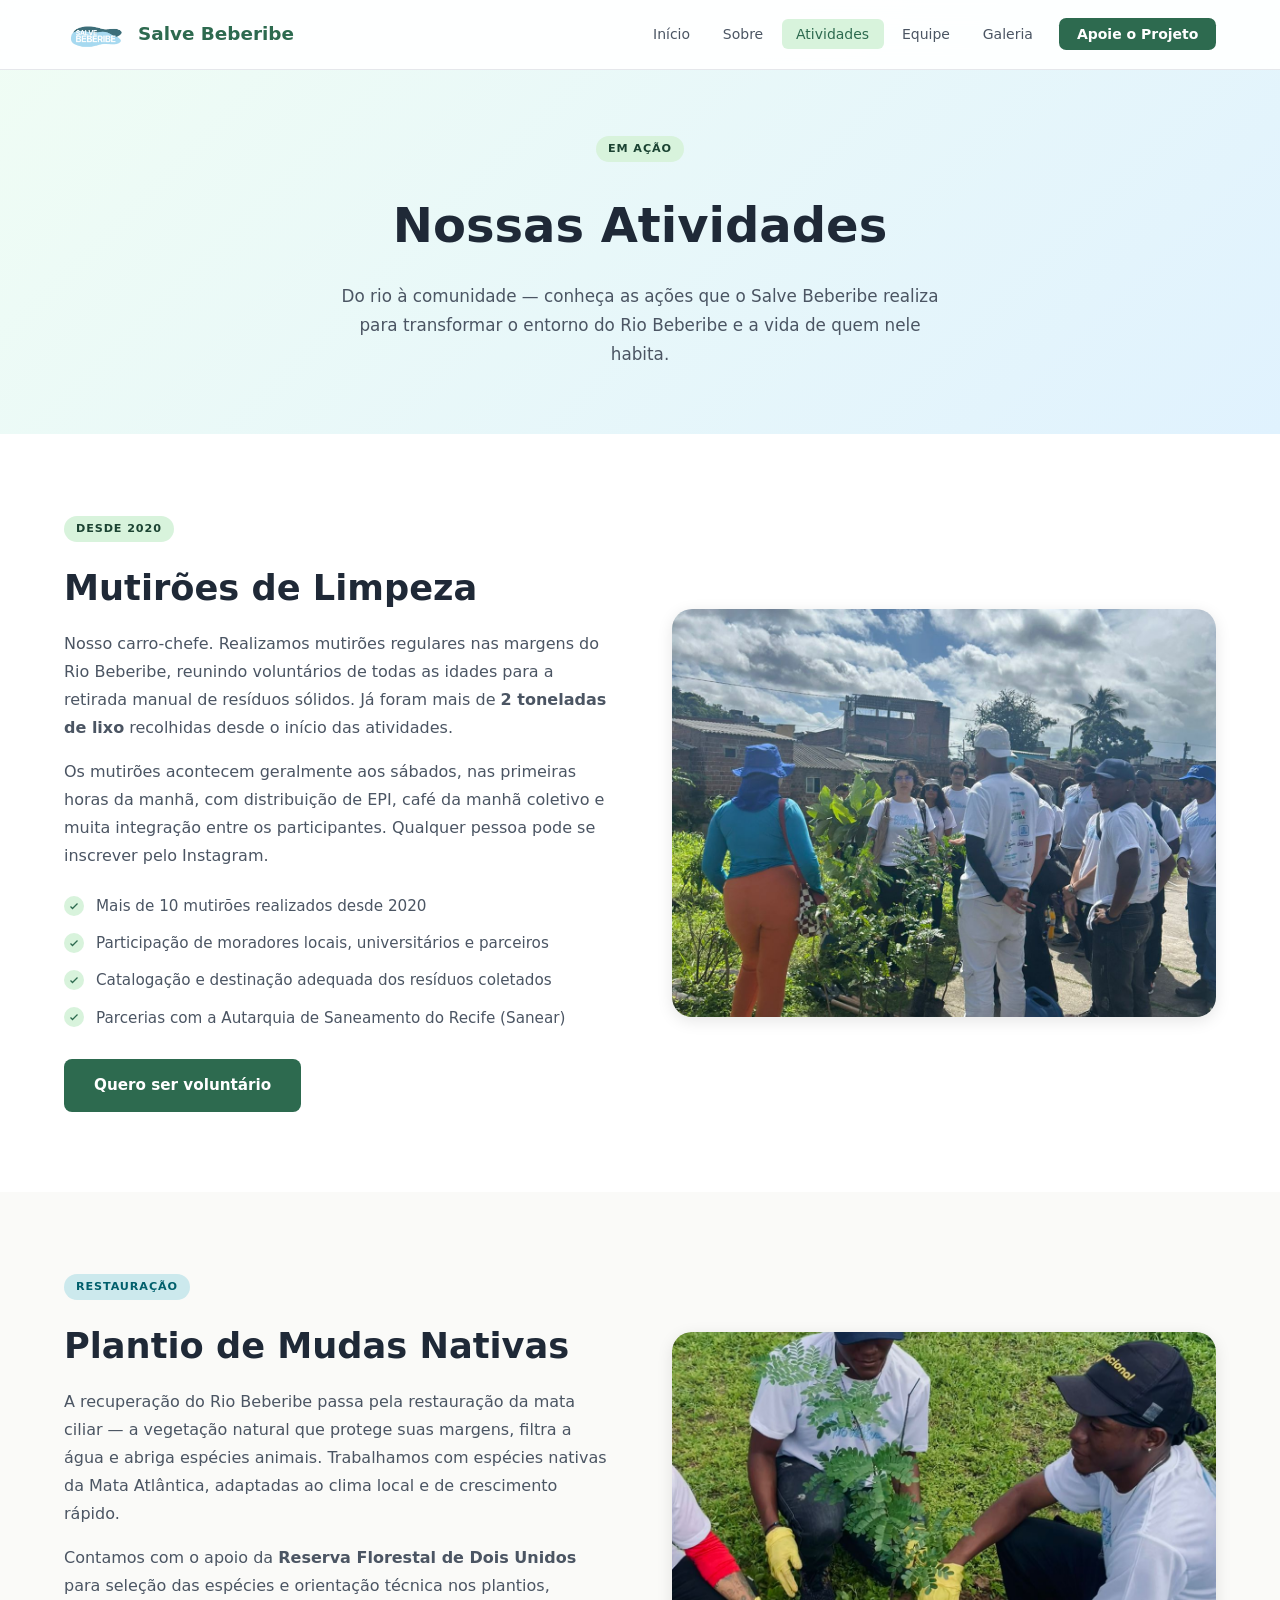
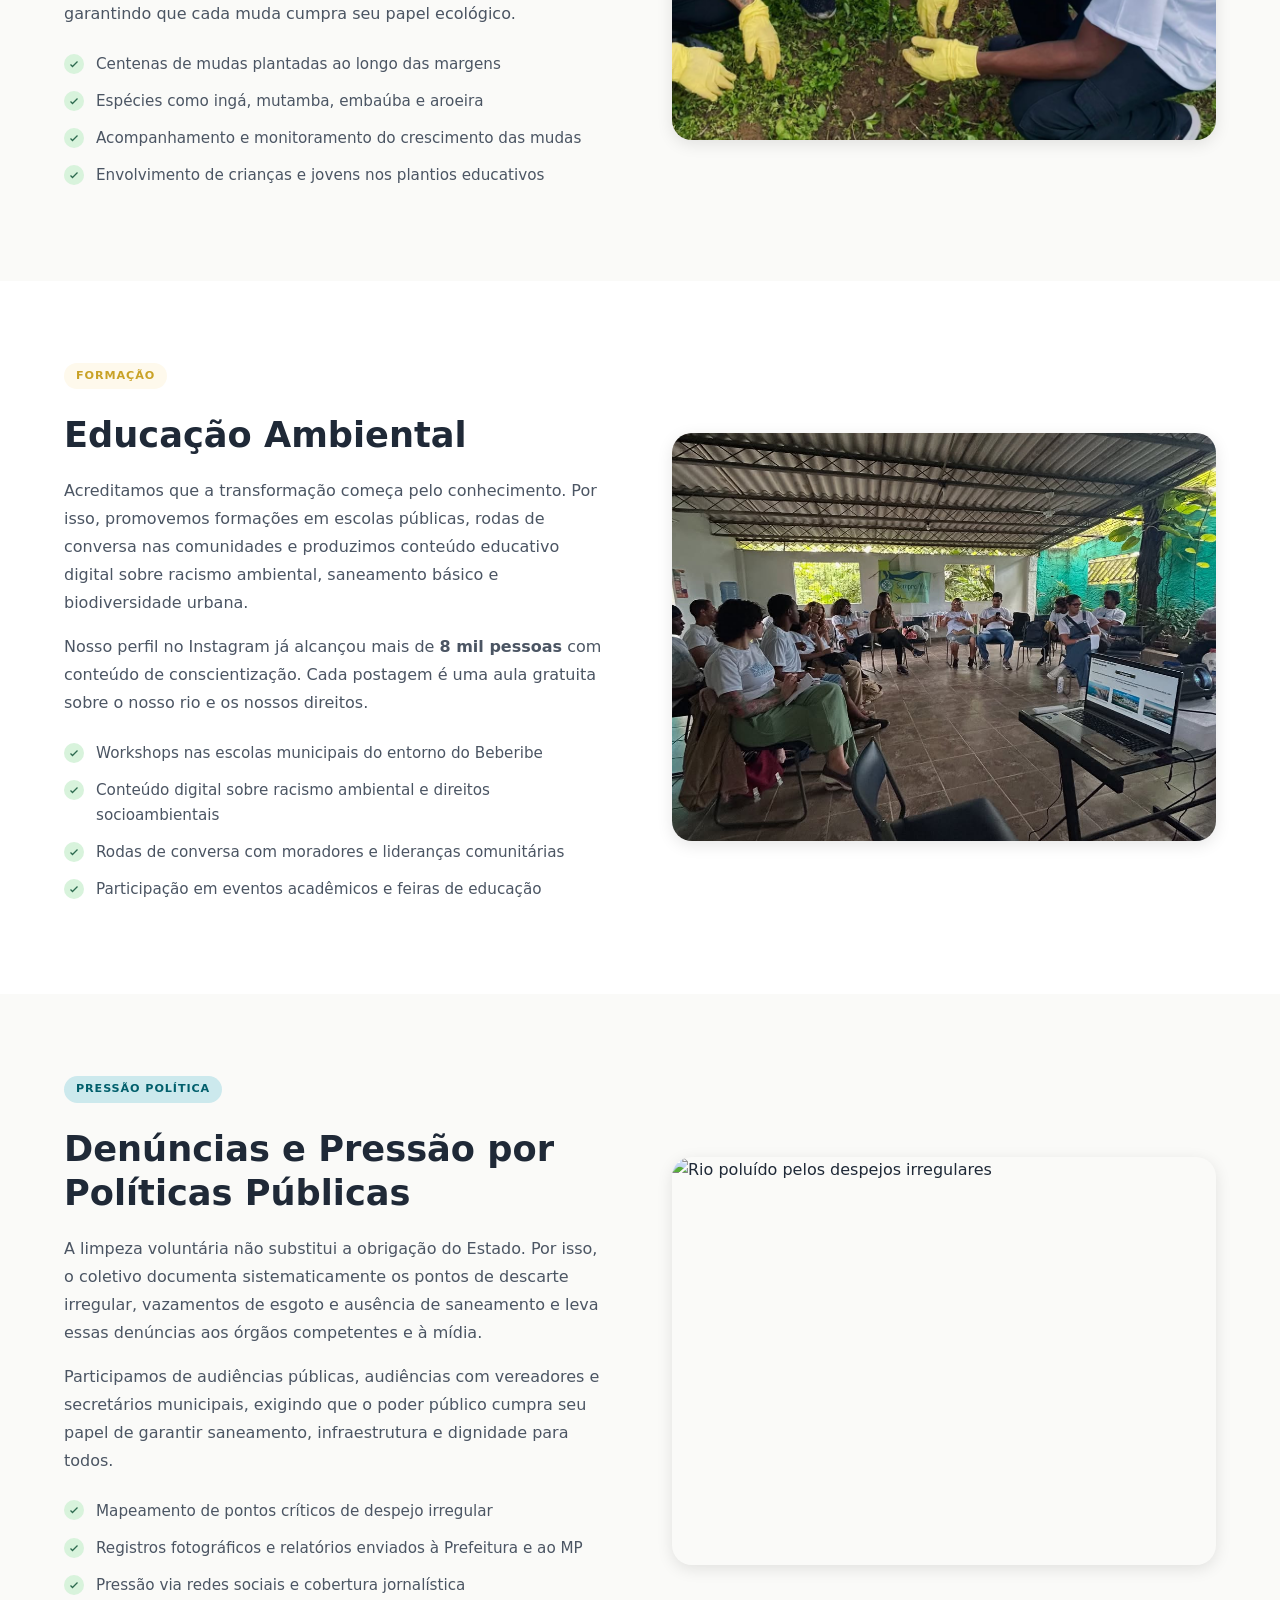
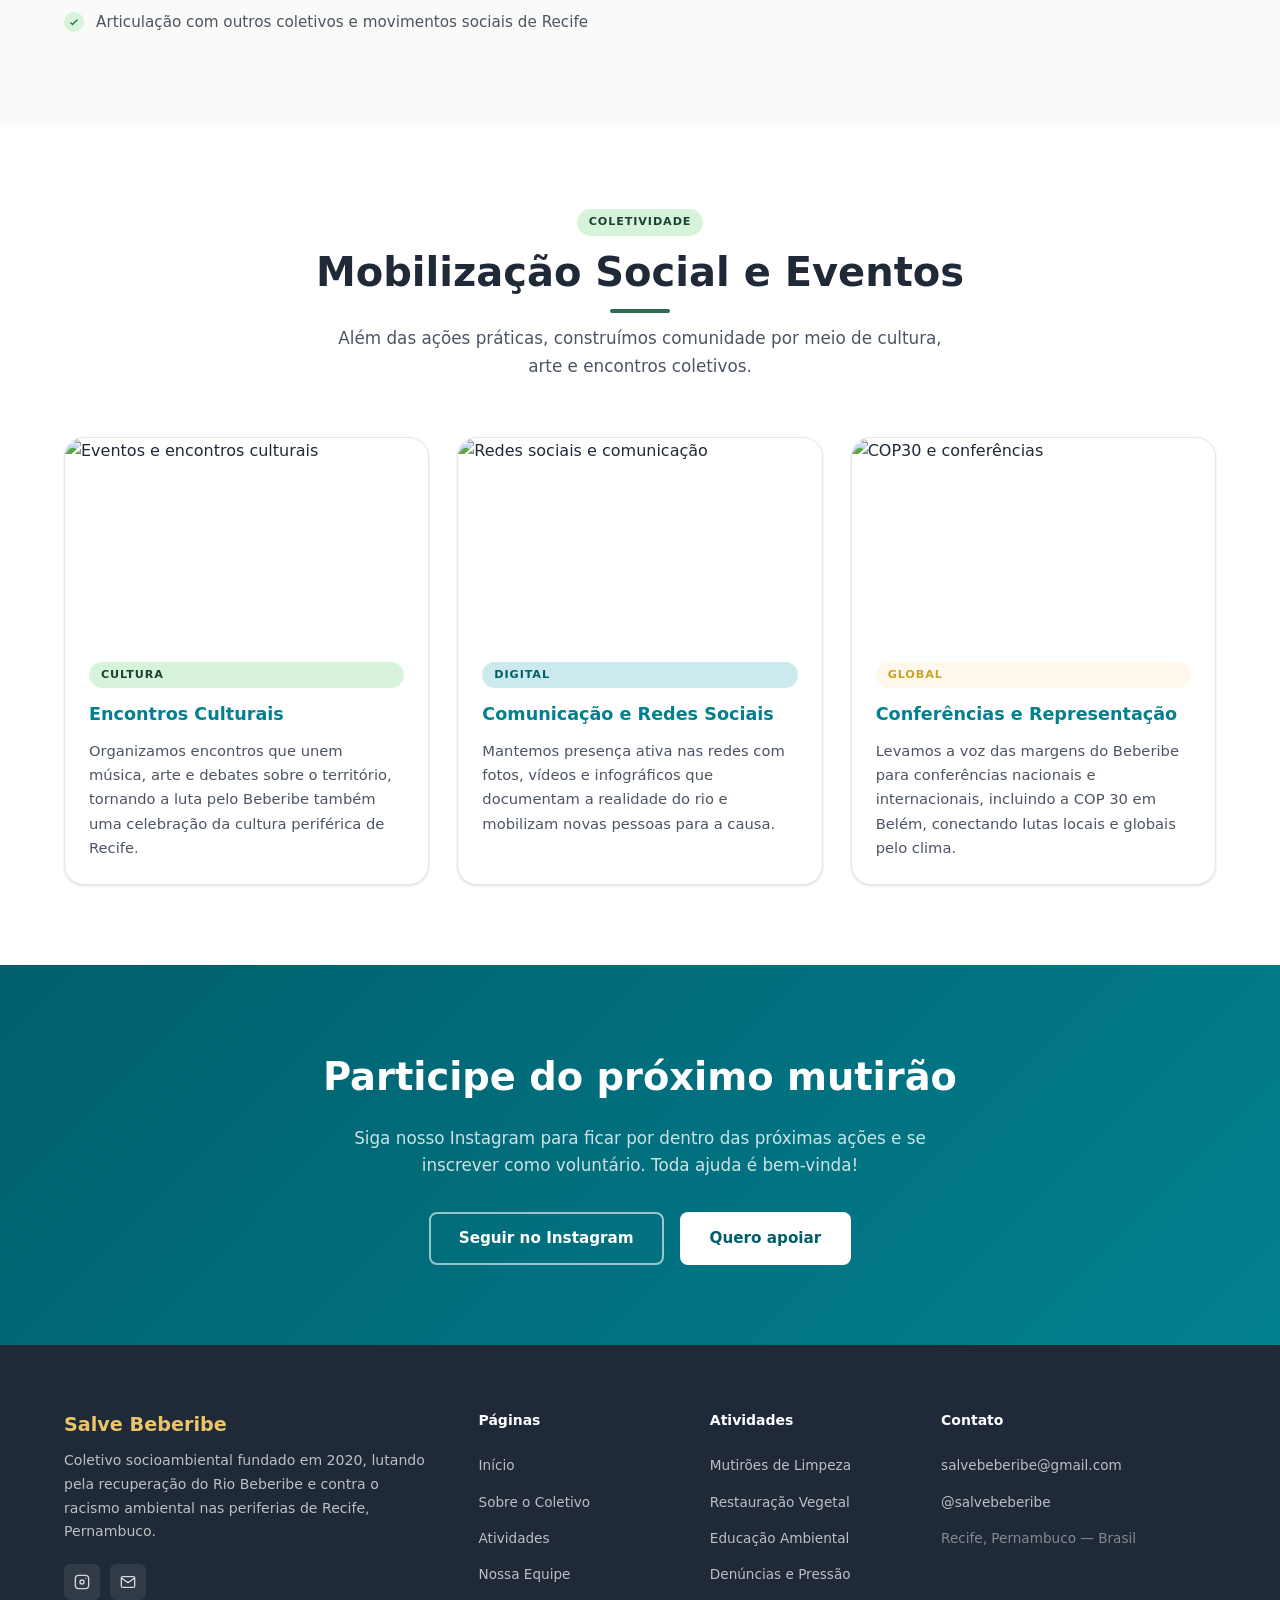
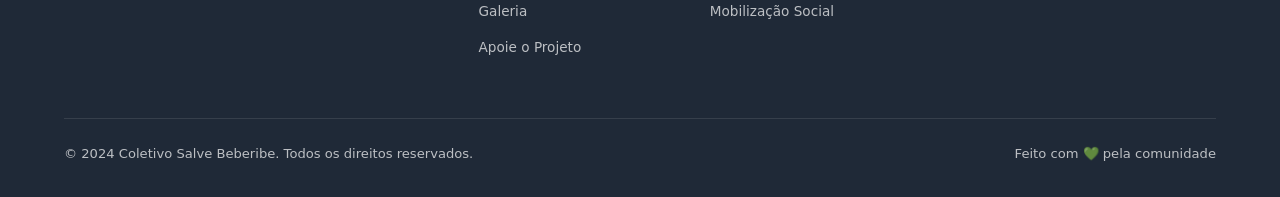
==== commit 63a9a8c1: "Atualiza imagens nas páginas "Atividades" e "Sobre" para melhor representação visual" ====
--- a/atividades.html
+++ b/atividades.html
@@ -90,7 +90,7 @@
     <div class="container">
         <div class="about-home-grid" style="direction:rtl">
             <div class="about-home-img reveal" style="direction:ltr">
-                <img src="https://images.unsplash.com/photo-1542601906897-ecd87f2acf3b?w=700&q=80" alt="Plantio de mudas nativas">
+                <img src="images/plantio-mudas-2.jpeg" alt="Plantio de mudas nativas">
             </div>
             <div class="reveal" style="direction:ltr">
                 <span class="badge badge-blue">Restauração</span>
@@ -143,7 +143,7 @@
                 </ul>
             </div>
             <div class="about-home-img reveal">
-                <img src="https://images.unsplash.com/photo-1488521787991-ed7bbaae773c?w=700&q=80" alt="Atividade de educação ambiental">
+                <img src="images/Educacao-Ambiental.jpg" alt="Atividade de educação ambiental">
             </div>
         </div>
     </div>
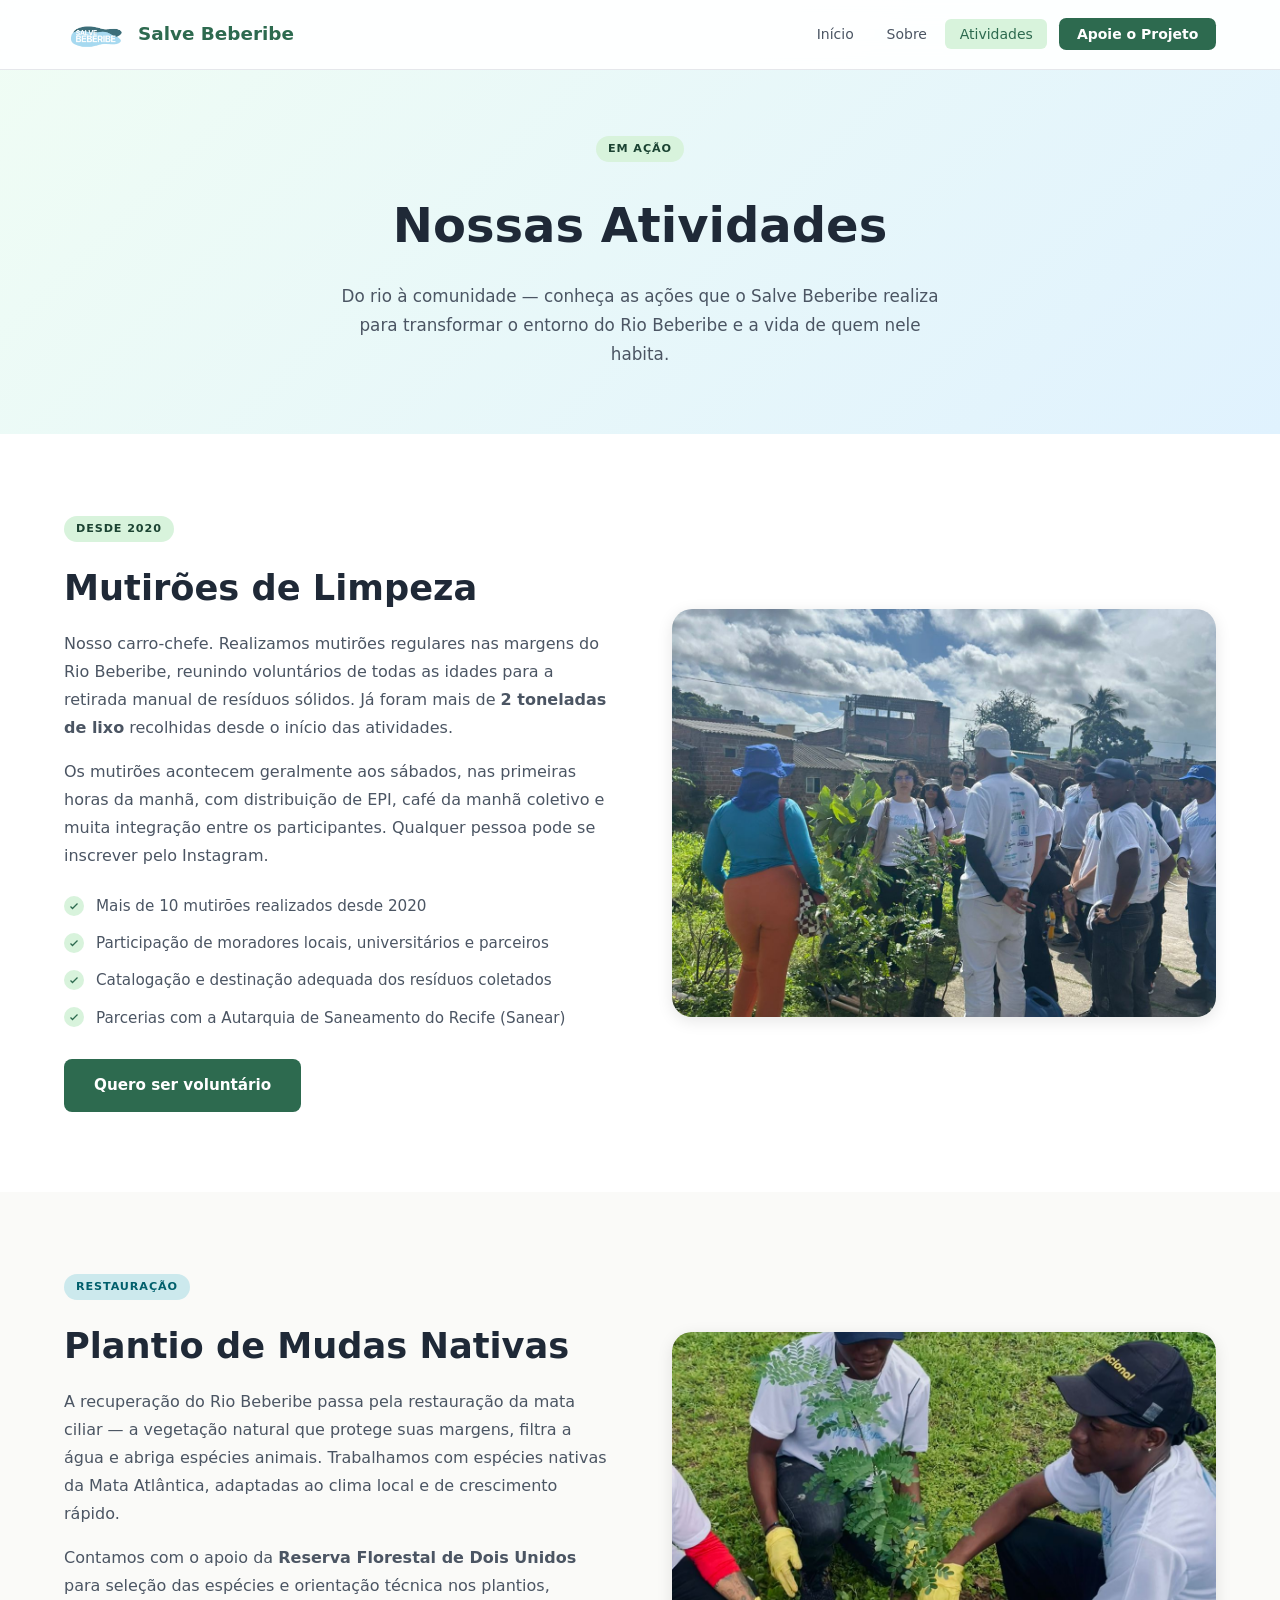
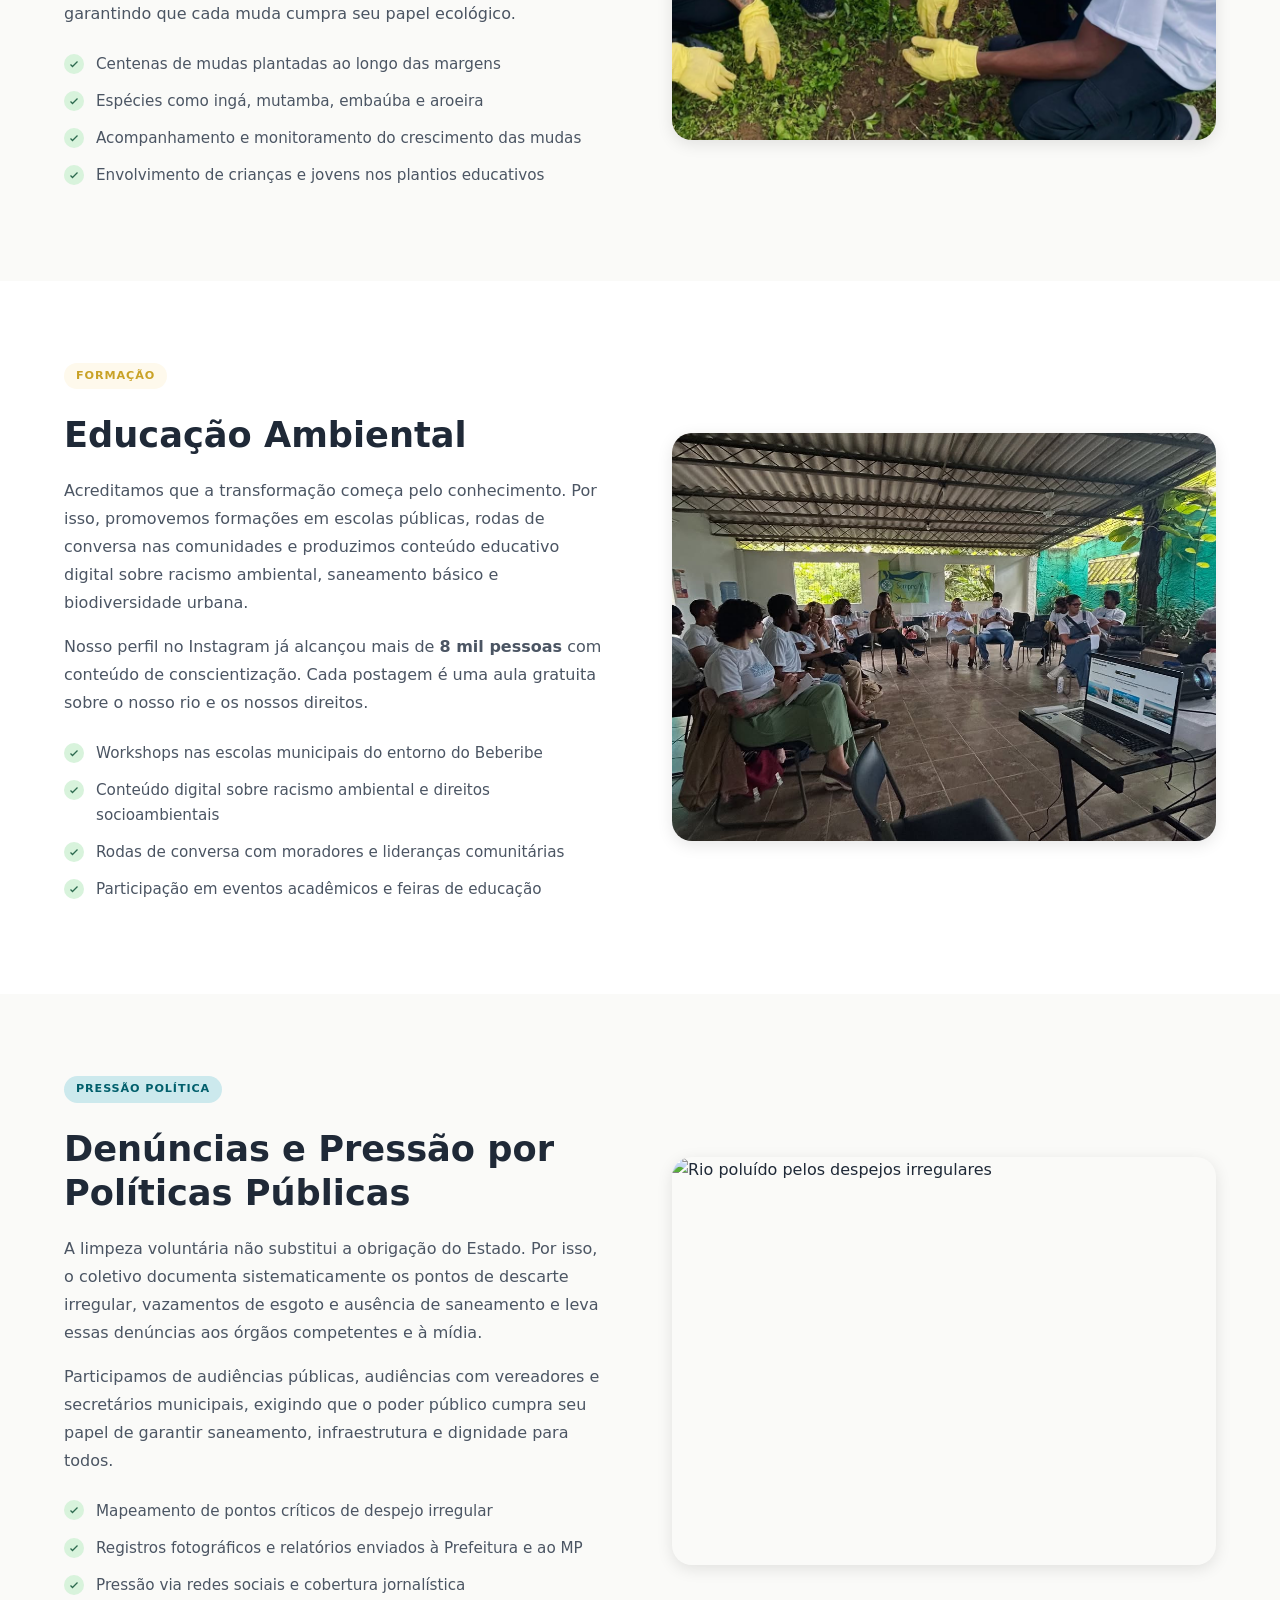
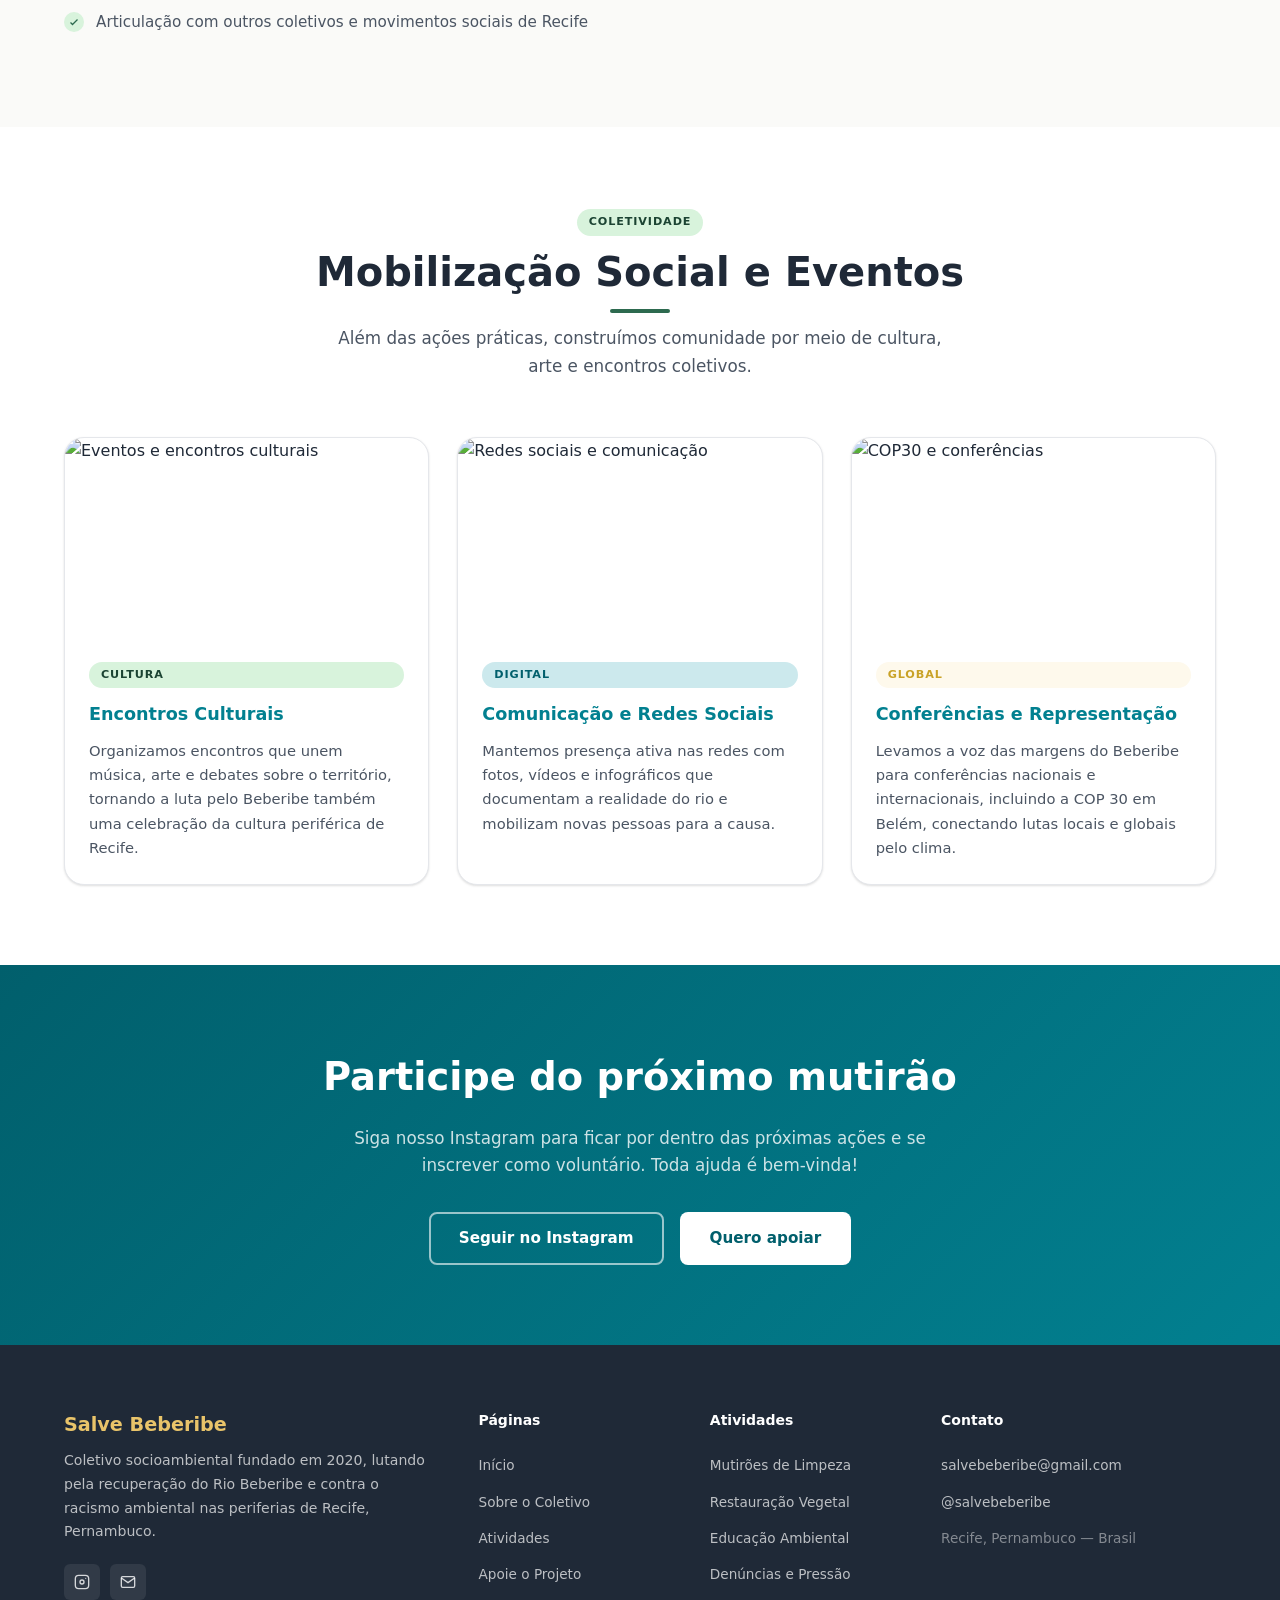
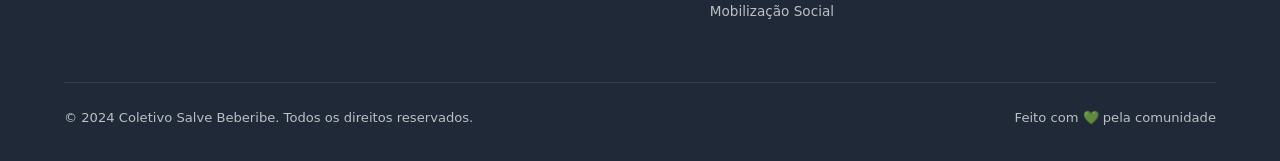
==== commit 734d1b1b: "feat: update site structure and styles" ====
--- a/atividades.html
+++ b/atividades.html
@@ -6,6 +6,7 @@
     <meta name="description" content="Atividades do Coletivo Salve Beberibe: mutirões de limpeza, plantio de mudas, educação ambiental e muito mais.">
     <title>Atividades | Salve Beberibe</title>
     <link rel="stylesheet" href="css/styles.css">
+    <link rel="icon" href="images/Logo-Salve-Beberibe.png" type="image/png">
 </head>
 <body>
 
@@ -20,8 +21,6 @@
             <li><a href="index.html">Início</a></li>
             <li><a href="sobre.html">Sobre</a></li>
             <li><a href="atividades.html" class="active">Atividades</a></li>
-            <li><a href="equipe.html">Equipe</a></li>
-            <li><a href="galeria.html">Galeria</a></li>
             <li><a href="apoie.html" class="btn-cta">Apoie o Projeto</a></li>
         </ul>
         <button class="hamburger" id="hamburger" aria-label="Abrir menu" aria-expanded="false">
@@ -34,8 +33,6 @@
     <a href="index.html">Início</a>
     <a href="sobre.html">Sobre</a>
     <a href="atividades.html">Atividades</a>
-    <a href="equipe.html">Equipe</a>
-    <a href="galeria.html">Galeria</a>
     <a href="apoie.html" class="btn-cta-mobile">Apoie o Projeto</a>
 </div>
 
@@ -154,7 +151,7 @@
     <div class="container">
         <div class="about-home-grid" style="direction:rtl">
             <div class="about-home-img reveal" style="direction:ltr">
-                <img src="https://images.unsplash.com/photo-1504711434962-90aa832a5588?w=700&q=80" alt="Rio poluído pelos despejos irregulares">
+                <img src="images/Limpeza-do-Rio.png" alt="Rio poluído pelos despejos irregulares">
             </div>
             <div class="reveal" style="direction:ltr">
                 <span class="badge badge-blue">Pressão política</span>
@@ -192,7 +189,7 @@
         </div>
         <div class="activities-grid">
             <div class="activity-card reveal">
-                <img src="https://images.unsplash.com/photo-1523580494863-6f3031224c94?w=600&q=80" alt="Eventos e encontros culturais">
+                <img src="" alt="Eventos e encontros culturais">
                 <div class="activity-card-body">
                     <span class="badge badge-green">Cultura</span>
                     <h3>Encontros Culturais</h3>
@@ -200,7 +197,7 @@
                 </div>
             </div>
             <div class="activity-card reveal">
-                <img src="https://images.unsplash.com/photo-1573164713988-8665fc963095?w=600&q=80" alt="Redes sociais e comunicação">
+                <img src="" alt="Redes sociais e comunicação">
                 <div class="activity-card-body">
                     <span class="badge badge-blue">Digital</span>
                     <h3>Comunicação e Redes Sociais</h3>
@@ -208,7 +205,7 @@
                 </div>
             </div>
             <div class="activity-card reveal">
-                <img src="https://images.unsplash.com/photo-1414609245224-aea4ea5f6d02?w=600&q=80" alt="COP30 e conferências">
+                <img src="" alt="COP30 e conferências">
                 <div class="activity-card-body">
                     <span class="badge badge-yellow">Global</span>
                     <h3>Conferências e Representação</h3>
@@ -253,8 +250,6 @@
                     <li><a href="index.html">Início</a></li>
                     <li><a href="sobre.html">Sobre o Coletivo</a></li>
                     <li><a href="atividades.html">Atividades</a></li>
-                    <li><a href="equipe.html">Nossa Equipe</a></li>
-                    <li><a href="galeria.html">Galeria</a></li>
                     <li><a href="apoie.html">Apoie o Projeto</a></li>
                 </ul>
             </div>
--- a/css/styles.css
+++ b/css/styles.css
@@ -52,6 +52,14 @@
     padding-inline: 1.5rem;
 }
 
+/* Ajuste fluido do container em telas pequenas */
+@media (max-width: 768px) {
+    .container { padding-inline: 1rem; }
+}
+@media (max-width: 480px) {
+    .container { padding-inline: .75rem; }
+}
+
 .section-header {
     text-align: center;
     margin-bottom: 3.5rem;
@@ -106,6 +114,11 @@
     transition: var(--transition);
     border: 2px solid transparent;
     white-space: nowrap;
+}
+
+/* Em telas pequenas, botões primários ocupam largura total para melhor usabilidade */
+@media (max-width: 768px) {
+    .btn { width: 100%; justify-content: center; }
 }
 .btn-primary   { background: var(--green);  color: #fff; }
 .btn-primary:hover { background: var(--green-dark); transform: translateY(-1px); box-shadow: var(--shadow-md); }
@@ -230,6 +243,7 @@
     font-weight: 500;
     transition: var(--transition);
 }
+.mobile-menu a { font-size: 1rem; }
 .mobile-menu a:hover { color: var(--green); background: var(--green-light); }
 .mobile-menu .btn-cta-mobile {
     display: block;
@@ -816,9 +830,11 @@
     .hero-stats { flex-wrap: wrap; gap: 1rem 2rem; }
 
     .about-home-grid { grid-template-columns: 1fr; }
+    .about-home-img { margin-top: 1rem; }
     .activities-grid { grid-template-columns: 1fr; }
     .stats-grid { grid-template-columns: repeat(2, 1fr); gap: 1rem; }
     .support-grid { grid-template-columns: 1fr; }
+    .support-card { width: 100%; }
     .gallery-grid { grid-template-columns: 1fr 1fr; }
     .gallery-grid .featured { grid-column: span 2; }
 
@@ -833,6 +849,51 @@
 
     .footer-grid { grid-template-columns: 1fr 1fr; gap: 2rem; }
     .footer-bottom { flex-direction: column; text-align: center; }
+}
+
+/* Tipografia responsiva: levemente reduzir size em telas muito pequenas */
+@media (max-width: 480px) {
+    h1 { font-size: clamp(1.6rem, 6vw, 2.4rem); }
+    h2 { font-size: clamp(1.2rem, 5vw, 1.6rem); }
+    .section-header p, .container p { font-size: .95rem; }
+}
+
+/* Formulários e inputs responsivos */
+.contact-form, .form-group input, .form-group select, .form-group textarea { width: 100%; }
+.form-row { gap: .75rem; }
+@media (max-width: 768px) {
+    .form-row { grid-template-columns: 1fr; }
+}
+
+/* Ajustes gerais de imagens e mídia */
+.about-home-img img, .hero-img-card img, .gallery-grid img { width: 100%; height: auto; object-fit: cover; }
+
+/* Garantir cards com alturas equilibradas em telas maiores */
+@media (min-width: 769px) {
+    .formas-grid { align-items: stretch; }
+    .forma-card { display: flex; flex-direction: column; }
+}
+
+/* --- Ajustes específicos para seção de apoio (cards) --- */
+.formas-grid { display: grid; grid-template-columns: repeat(3, 1fr); gap: 1.75rem; }
+.forma-card { display: flex; flex-direction: column; height: 100%; }
+.forma-card .forma-icon { width: 56px; height: 56px; font-size: 1.4rem; }
+.forma-card .btn { margin-top: auto; }
+
+@media (max-width: 768px) {
+    .formas-grid { grid-template-columns: 1fr; }
+    .forma-card { padding: 1.25rem; }
+    .forma-card h3 { font-size: 1.05rem; }
+    .forma-card p { margin-bottom: 1rem; }
+    .forma-card .forma-icon { width: 48px; height: 48px; }
+    .contact-options { gap: .6rem; }
+    .contact-item { padding: .9rem; }
+}
+
+@media (max-width: 480px) {
+    .forma-card h3 { font-size: 1rem; }
+    .forma-card p { font-size: .92rem; }
+    .contact-item strong { font-size: .9rem; }
 }
 
 @media (max-width: 480px) {
